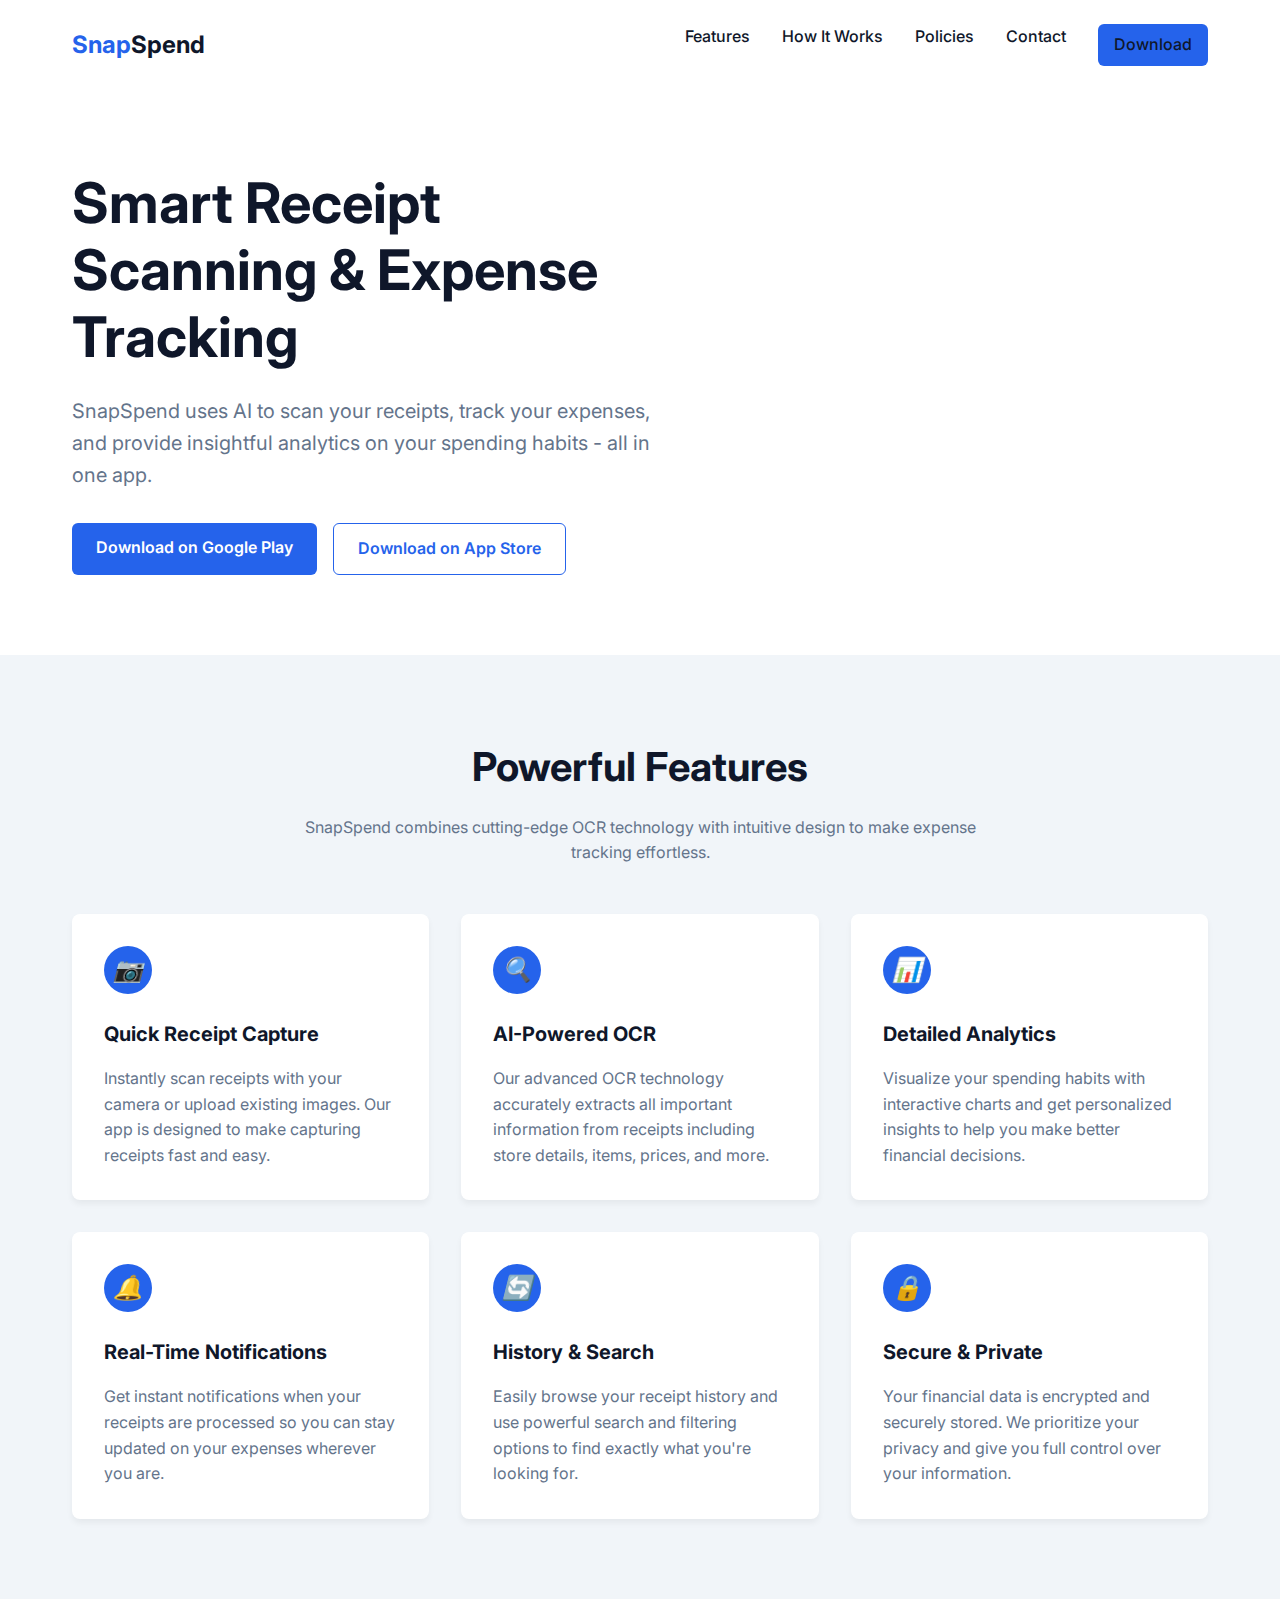
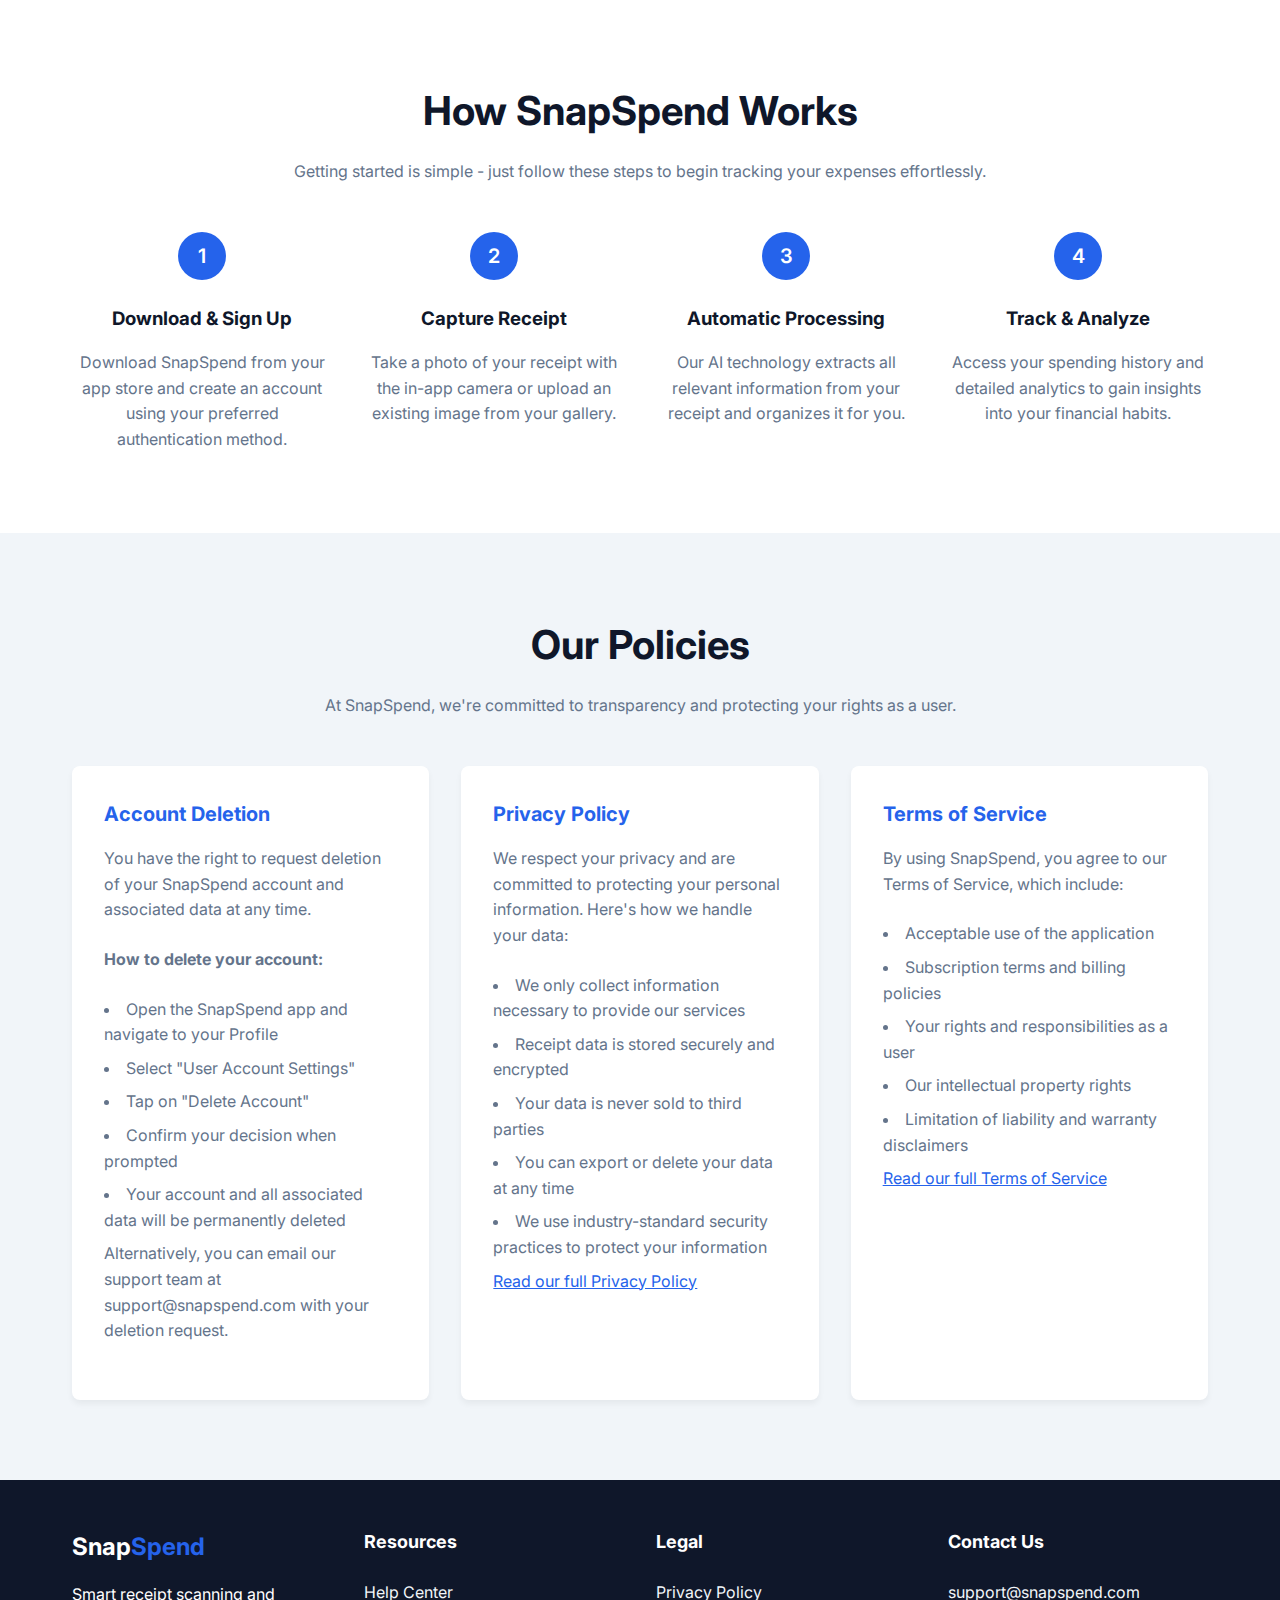
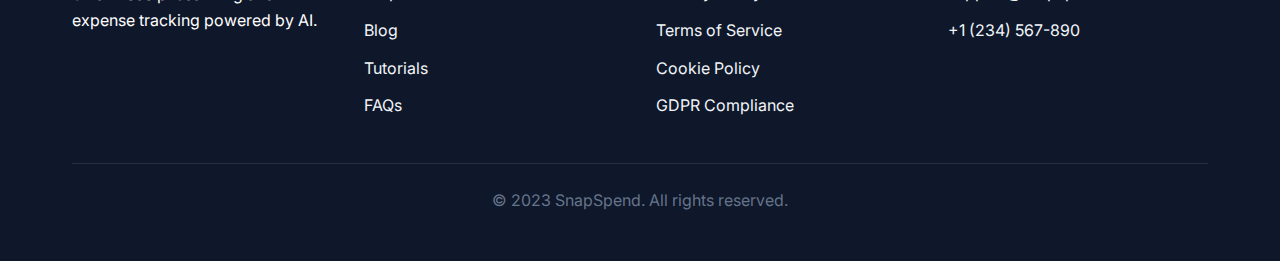
==== index.html @ 28deba06 "Add files via upload" ====
<!DOCTYPE html>
<html lang="en">
<head>
    <meta charset="UTF-8">
    <meta name="viewport" content="width=device-width, initial-scale=1.0">
    <title>SnapSpend - Smart Receipt Scanning & Expense Tracking</title>
    <meta name="description" content="SnapSpend helps you track expenses by scanning receipts with AI-powered technology. Monitor spending habits and get insights with advanced analytics.">
    <link rel="preconnect" href="https://fonts.googleapis.com">
    <link rel="preconnect" href="https://fonts.gstatic.com" crossorigin>
    <link href="https://fonts.googleapis.com/css2?family=Inter:wght@300;400;500;600;700&display=swap" rel="stylesheet">
    <style>
        :root {
            --primary: #2563eb;
            --primary-dark: #1d4ed8;
            --secondary: #0f172a;
            --light: #f1f5f9;
            --gray: #64748b;
            --success: #10b981;
        }
        
        * {
            margin: 0;
            padding: 0;
            box-sizing: border-box;
        }
        
        body {
            font-family: 'Inter', sans-serif;
            line-height: 1.6;
            color: var(--secondary);
            background-color: #fff;
        }
        
        .container {
            width: 100%;
            max-width: 1200px;
            margin: 0 auto;
            padding: 0 2rem;
        }
        
        /* Header styles */
        header {
            padding: 1.5rem 0;
        }
        
        .navbar {
            display: flex;
            justify-content: space-between;
            align-items: center;
        }
        
        .logo {
            font-size: 1.5rem;
            font-weight: 700;
            color: var(--primary);
            text-decoration: none;
        }
        
        .logo span {
            color: var(--secondary);
        }
        
        .nav-links {
            display: flex;
            gap: 2rem;
        }
        
        .nav-links a {
            text-decoration: none;
            color: var(--secondary);
            font-weight: 500;
            transition: color 0.3s;
        }
        
        .nav-links a:hover {
            color: var(--primary);
        }
        
        .nav-cta {
            background-color: var(--primary);
            color: white;
            padding: 0.5rem 1rem;
            border-radius: 0.375rem;
            font-weight: 500;
            transition: background-color 0.3s;
        }
        
        .nav-cta:hover {
            background-color: var(--primary-dark);
            color: white;
        }
        
        /* Hero section */
        .hero {
            padding: 5rem 0;
            background: linear-gradient(rgba(255, 255, 255, 0.8), rgba(255, 255, 255, 0.8)), url('https://images.unsplash.com/photo-1626197031507-c9c6dcd4336e?ixlib=rb-4.0.3&auto=format&fit=crop') no-repeat center/cover;
            position: relative;
        }
        
        .hero-content {
            max-width: 600px;
        }
        
        .hero h1 {
            font-size: 3.5rem;
            line-height: 1.2;
            margin-bottom: 1.5rem;
            color: var(--secondary);
        }
        
        .hero p {
            font-size: 1.25rem;
            margin-bottom: 2rem;
            color: var(--gray);
        }
        
        .hero-btns {
            display: flex;
            gap: 1rem;
            flex-wrap: wrap;
        }
        
        .btn {
            display: inline-block;
            padding: 0.75rem 1.5rem;
            border-radius: 0.375rem;
            font-weight: 600;
            text-decoration: none;
            transition: all 0.3s;
        }
        
        .btn-primary {
            background-color: var(--primary);
            color: white;
        }
        
        .btn-primary:hover {
            background-color: var(--primary-dark);
        }
        
        .btn-outline {
            border: 1px solid var(--primary);
            color: var(--primary);
        }
        
        .btn-outline:hover {
            background-color: var(--primary);
            color: white;
        }
        
        .hero-image {
            position: absolute;
            right: 0;
            top: 50%;
            transform: translateY(-50%);
            width: 40%;
            display: none;
        }
        
        @media (min-width: 1024px) {
            .hero-image {
                display: block;
            }
        }
        
        /* Features section */
        .features {
            padding: 5rem 0;
            background-color: var(--light);
        }
        
        .section-title {
            text-align: center;
            margin-bottom: 3rem;
        }
        
        .section-title h2 {
            font-size: 2.5rem;
            margin-bottom: 1rem;
        }
        
        .section-title p {
            color: var(--gray);
            max-width: 700px;
            margin: 0 auto;
        }
        
        .features-grid {
            display: grid;
            grid-template-columns: repeat(auto-fit, minmax(300px, 1fr));
            gap: 2rem;
        }
        
        .feature-card {
            background-color: white;
            border-radius: 0.5rem;
            padding: 2rem;
            box-shadow: 0 4px 6px rgba(0, 0, 0, 0.05);
            transition: transform 0.3s;
        }
        
        .feature-card:hover {
            transform: translateY(-5px);
        }
        
        .feature-icon {
            width: 3rem;
            height: 3rem;
            background-color: var(--primary);
            border-radius: 50%;
            display: flex;
            align-items: center;
            justify-content: center;
            margin-bottom: 1.5rem;
        }
        
        .feature-icon i {
            color: white;
            font-size: 1.5rem;
        }
        
        .feature-card h3 {
            margin-bottom: 1rem;
            font-size: 1.25rem;
        }
        
        .feature-card p {
            color: var(--gray);
        }
        
        /* How it works */
        .how-it-works {
            padding: 5rem 0;
        }
        
        .steps {
            display: grid;
            grid-template-columns: repeat(auto-fit, minmax(250px, 1fr));
            gap: 2rem;
            margin-top: 3rem;
        }
        
        .step {
            text-align: center;
            position: relative;
        }
        
        .step-number {
            width: 3rem;
            height: 3rem;
            background-color: var(--primary);
            color: white;
            border-radius: 50%;
            display: flex;
            align-items: center;
            justify-content: center;
            margin: 0 auto 1.5rem;
            font-weight: 600;
            font-size: 1.25rem;
        }
        
        .step h3 {
            margin-bottom: 1rem;
        }
        
        .step p {
            color: var(--gray);
        }
        
        /* Policies Section */
        .policies {
            padding: 5rem 0;
            background-color: var(--light);
        }
        
        .policies-container {
            display: grid;
            grid-template-columns: repeat(auto-fit, minmax(300px, 1fr));
            gap: 2rem;
        }
        
        .policy-card {
            background-color: white;
            border-radius: 0.5rem;
            padding: 2rem;
            box-shadow: 0 4px 6px rgba(0, 0, 0, 0.05);
        }
        
        .policy-card h3 {
            margin-bottom: 1rem;
            font-size: 1.25rem;
            color: var(--primary);
        }
        
        .policy-card p {
            color: var(--gray);
            margin-bottom: 1.5rem;
        }
        
        .policy-card ul {
            list-style-position: inside;
            color: var(--gray);
        }
        
        .policy-card li {
            margin-bottom: 0.5rem;
        }
        
        /* Footer */
        footer {
            padding: 3rem 0;
            background-color: var(--secondary);
            color: white;
        }
        
        .footer-grid {
            display: grid;
            grid-template-columns: repeat(auto-fit, minmax(200px, 1fr));
            gap: 2rem;
        }
        
        .footer-logo {
            color: white;
            font-size: 1.5rem;
            font-weight: 700;
            margin-bottom: 1rem;
        }
        
        .footer-logo span {
            color: var(--primary);
        }
        
        .footer-links h4 {
            font-size: 1.125rem;
            margin-bottom: 1.5rem;
        }
        
        .footer-links ul {
            list-style: none;
        }
        
        .footer-links li {
            margin-bottom: 0.75rem;
        }
        
        .footer-links a {
            color: var(--light);
            text-decoration: none;
            transition: color 0.3s;
        }
        
        .footer-links a:hover {
            color: var(--primary);
        }
        
        .footer-bottom {
            border-top: 1px solid rgba(255, 255, 255, 0.1);
            padding-top: 1.5rem;
            margin-top: 2rem;
            text-align: center;
            color: var(--gray);
        }
        
        @media (max-width: 768px) {
            .hero h1 {
                font-size: 2.5rem;
            }
            
            .hero p {
                font-size: 1.125rem;
            }
            
            .nav-links {
                display: none;
            }
        }
    </style>
</head>
<body>
    <!-- Header -->
    <header>
        <div class="container">
            <nav class="navbar">
                <a href="#" class="logo">Snap<span>Spend</span></a>
                <div class="nav-links">
                    <a href="#features">Features</a>
                    <a href="#how-it-works">How It Works</a>
                    <a href="#policies">Policies</a>
                    <a href="#contact">Contact</a>
                    <a href="https://play.google.com/store/apps/details?id=com.snapspend.mobile" class="nav-cta">Download</a>
                </div>
            </nav>
        </div>
    </header>

    <!-- Hero Section -->
    <section class="hero">
        <div class="container">
            <div class="hero-content">
                <h1>Smart Receipt Scanning & Expense Tracking</h1>
                <p>SnapSpend uses AI to scan your receipts, track your expenses, and provide insightful analytics on your spending habits - all in one app.</p>
                <div class="hero-btns">
                    <a href="https://play.google.com/store/apps/details?id=com.snapspend.mobile" class="btn btn-primary">Download on Google Play</a>
                    <a href="https://apps.apple.com/app/snapspend/id1234567890" class="btn btn-outline">Download on App Store</a>
                </div>
            </div>
            <!-- Placeholder for app mockup image -->
            <!-- <img src="https://placehold.co/500x600/2563eb/FFF?text=SnapSpend+App" alt="SnapSpend App Screenshot" class="hero-image"> -->
        </div>
    </section>

    <!-- Features Section -->
    <section class="features" id="features">
        <div class="container">
            <div class="section-title">
                <h2>Powerful Features</h2>
                <p>SnapSpend combines cutting-edge OCR technology with intuitive design to make expense tracking effortless.</p>
            </div>
            <div class="features-grid">
                <div class="feature-card">
                    <div class="feature-icon">
                        <i>📷</i>
                    </div>
                    <h3>Quick Receipt Capture</h3>
                    <p>Instantly scan receipts with your camera or upload existing images. Our app is designed to make capturing receipts fast and easy.</p>
                </div>
                <div class="feature-card">
                    <div class="feature-icon">
                        <i>🔍</i>
                    </div>
                    <h3>AI-Powered OCR</h3>
                    <p>Our advanced OCR technology accurately extracts all important information from receipts including store details, items, prices, and more.</p>
                </div>
                <div class="feature-card">
                    <div class="feature-icon">
                        <i>📊</i>
                    </div>
                    <h3>Detailed Analytics</h3>
                    <p>Visualize your spending habits with interactive charts and get personalized insights to help you make better financial decisions.</p>
                </div>
                <div class="feature-card">
                    <div class="feature-icon">
                        <i>🔔</i>
                    </div>
                    <h3>Real-Time Notifications</h3>
                    <p>Get instant notifications when your receipts are processed so you can stay updated on your expenses wherever you are.</p>
                </div>
                <div class="feature-card">
                    <div class="feature-icon">
                        <i>🔄</i>
                    </div>
                    <h3>History & Search</h3>
                    <p>Easily browse your receipt history and use powerful search and filtering options to find exactly what you're looking for.</p>
                </div>
                <div class="feature-card">
                    <div class="feature-icon">
                        <i>🔒</i>
                    </div>
                    <h3>Secure & Private</h3>
                    <p>Your financial data is encrypted and securely stored. We prioritize your privacy and give you full control over your information.</p>
                </div>
            </div>
        </div>
    </section>

    <!-- How It Works Section -->
    <section class="how-it-works" id="how-it-works">
        <div class="container">
            <div class="section-title">
                <h2>How SnapSpend Works</h2>
                <p>Getting started is simple - just follow these steps to begin tracking your expenses effortlessly.</p>
            </div>
            <div class="steps">
                <div class="step">
                    <div class="step-number">1</div>
                    <h3>Download & Sign Up</h3>
                    <p>Download SnapSpend from your app store and create an account using your preferred authentication method.</p>
                </div>
                <div class="step">
                    <div class="step-number">2</div>
                    <h3>Capture Receipt</h3>
                    <p>Take a photo of your receipt with the in-app camera or upload an existing image from your gallery.</p>
                </div>
                <div class="step">
                    <div class="step-number">3</div>
                    <h3>Automatic Processing</h3>
                    <p>Our AI technology extracts all relevant information from your receipt and organizes it for you.</p>
                </div>
                <div class="step">
                    <div class="step-number">4</div>
                    <h3>Track & Analyze</h3>
                    <p>Access your spending history and detailed analytics to gain insights into your financial habits.</p>
                </div>
            </div>
        </div>
    </section>

    <!-- Policies Section -->
    <section class="policies" id="policies">
        <div class="container">
            <div class="section-title">
                <h2>Our Policies</h2>
                <p>At SnapSpend, we're committed to transparency and protecting your rights as a user.</p>
            </div>
            <div class="policies-container">
                <div class="policy-card">
                    <h3>Account Deletion</h3>
                    <p>You have the right to request deletion of your SnapSpend account and associated data at any time.</p>
                    <p><strong>How to delete your account:</strong></p>
                    <ul>
                        <li>Open the SnapSpend app and navigate to your Profile</li>
                        <li>Select "User Account Settings"</li>
                        <li>Tap on "Delete Account"</li>
                        <li>Confirm your decision when prompted</li>
                        <li>Your account and all associated data will be permanently deleted</li>
                    </ul>
                    <p>Alternatively, you can email our support team at support@snapspend.com with your deletion request.</p>
                </div>
                <div class="policy-card">
                    <h3>Privacy Policy</h3>
                    <p>We respect your privacy and are committed to protecting your personal information. Here's how we handle your data:</p>
                    <ul>
                        <li>We only collect information necessary to provide our services</li>
                        <li>Receipt data is stored securely and encrypted</li>
                        <li>Your data is never sold to third parties</li>
                        <li>You can export or delete your data at any time</li>
                        <li>We use industry-standard security practices to protect your information</li>
                    </ul>
                    <p><a href="#" style="color: var(--primary);">Read our full Privacy Policy</a></p>
                </div>
                <div class="policy-card">
                    <h3>Terms of Service</h3>
                    <p>By using SnapSpend, you agree to our Terms of Service, which include:</p>
                    <ul>
                        <li>Acceptable use of the application</li>
                        <li>Subscription terms and billing policies</li>
                        <li>Your rights and responsibilities as a user</li>
                        <li>Our intellectual property rights</li>
                        <li>Limitation of liability and warranty disclaimers</li>
                    </ul>
                    <p><a href="#" style="color: var(--primary);">Read our full Terms of Service</a></p>
                </div>
            </div>
        </div>
    </section>

    <!-- Footer -->
    <footer id="contact">
        <div class="container">
            <div class="footer-grid">
                <div class="footer-links">
                    <div class="footer-logo">Snap<span>Spend</span></div>
                    <p>Smart receipt scanning and expense tracking powered by AI.</p>
                </div>
                <div class="footer-links">
                    <h4>Resources</h4>
                    <ul>
                        <li><a href="#">Help Center</a></li>
                        <li><a href="#">Blog</a></li>
                        <li><a href="#">Tutorials</a></li>
                        <li><a href="#">FAQs</a></li>
                    </ul>
                </div>
                <div class="footer-links">
                    <h4>Legal</h4>
                    <ul>
                        <li><a href="#">Privacy Policy</a></li>
                        <li><a href="#">Terms of Service</a></li>
                        <li><a href="#">Cookie Policy</a></li>
                        <li><a href="#">GDPR Compliance</a></li>
                    </ul>
                </div>
                <div class="footer-links">
                    <h4>Contact Us</h4>
                    <ul>
                        <li><a href="mailto:support@snapspend.com">support@snapspend.com</a></li>
                        <li><a href="tel:+1234567890">+1 (234) 567-890</a></li>
                    </ul>
                </div>
            </div>
            <div class="footer-bottom">
                <p>&copy; 2023 SnapSpend. All rights reserved.</p>
            </div>
        </div>
    </footer>
</body>
</html>
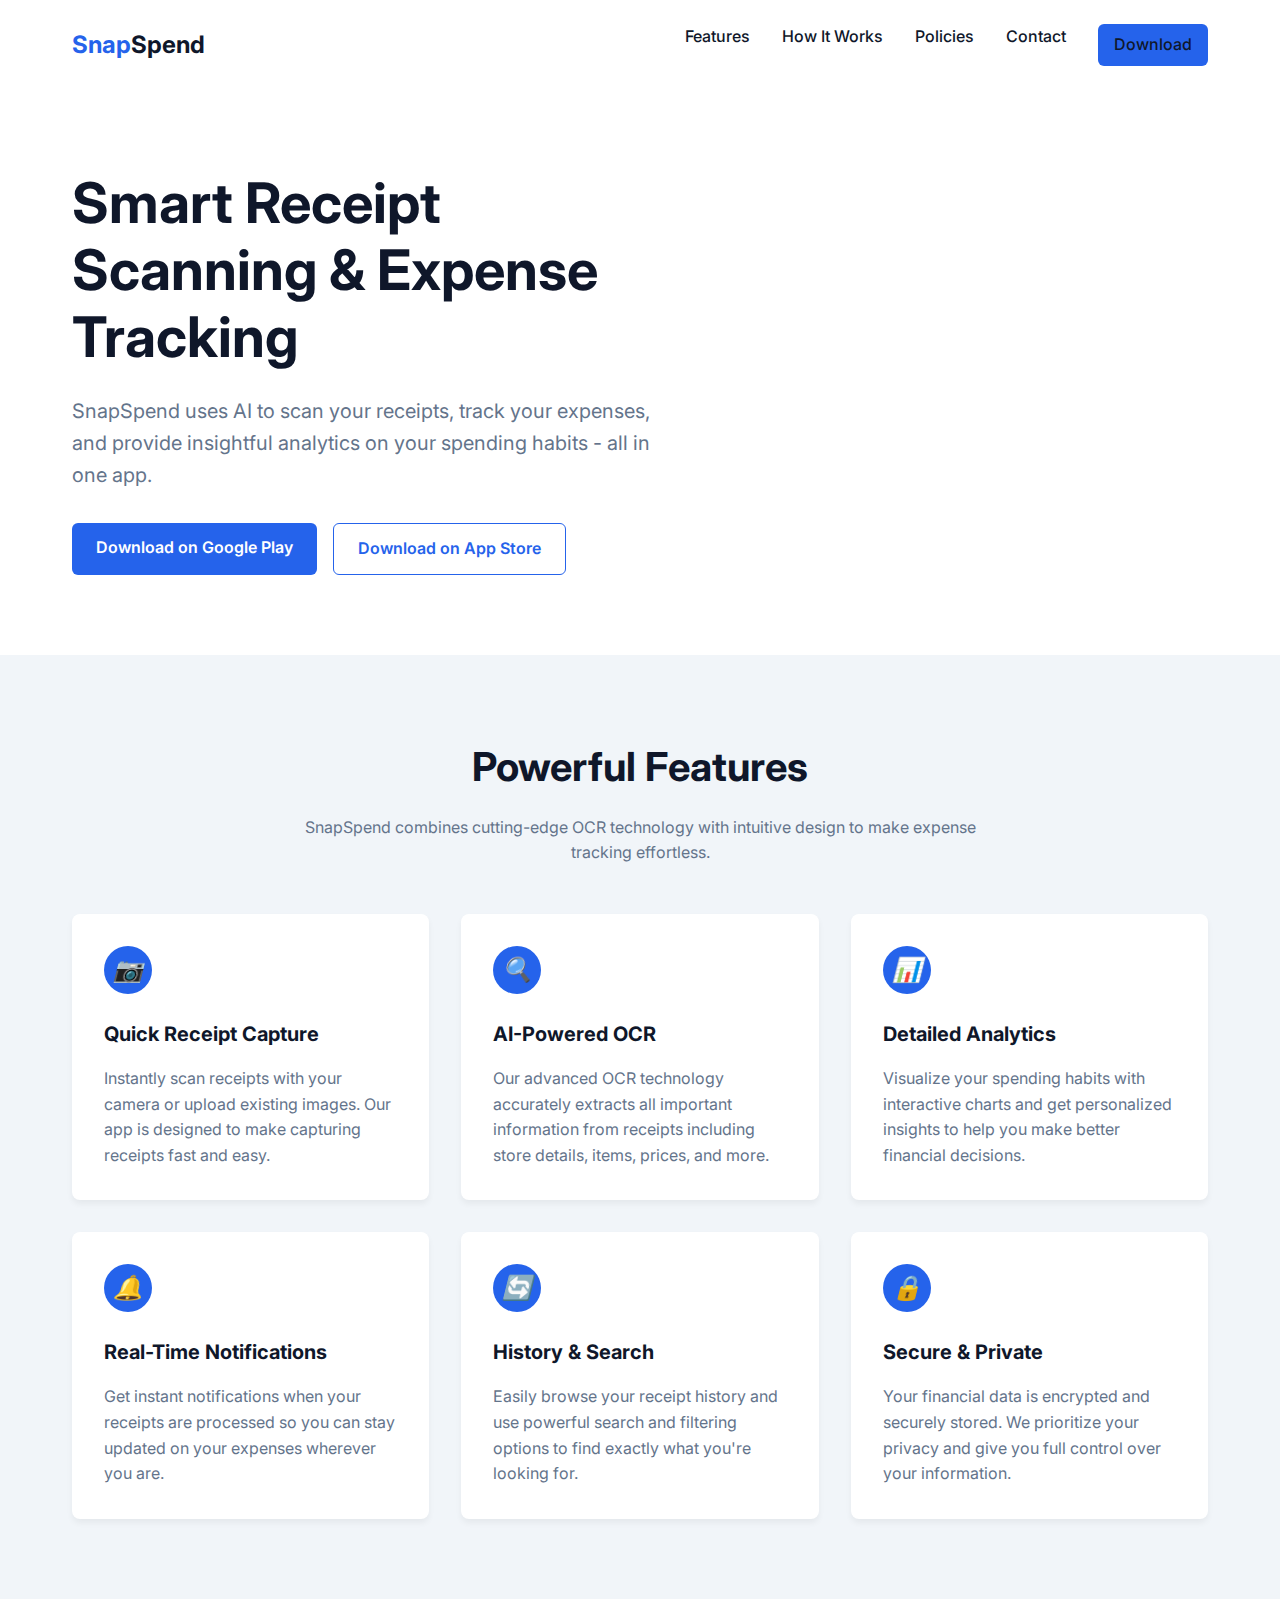
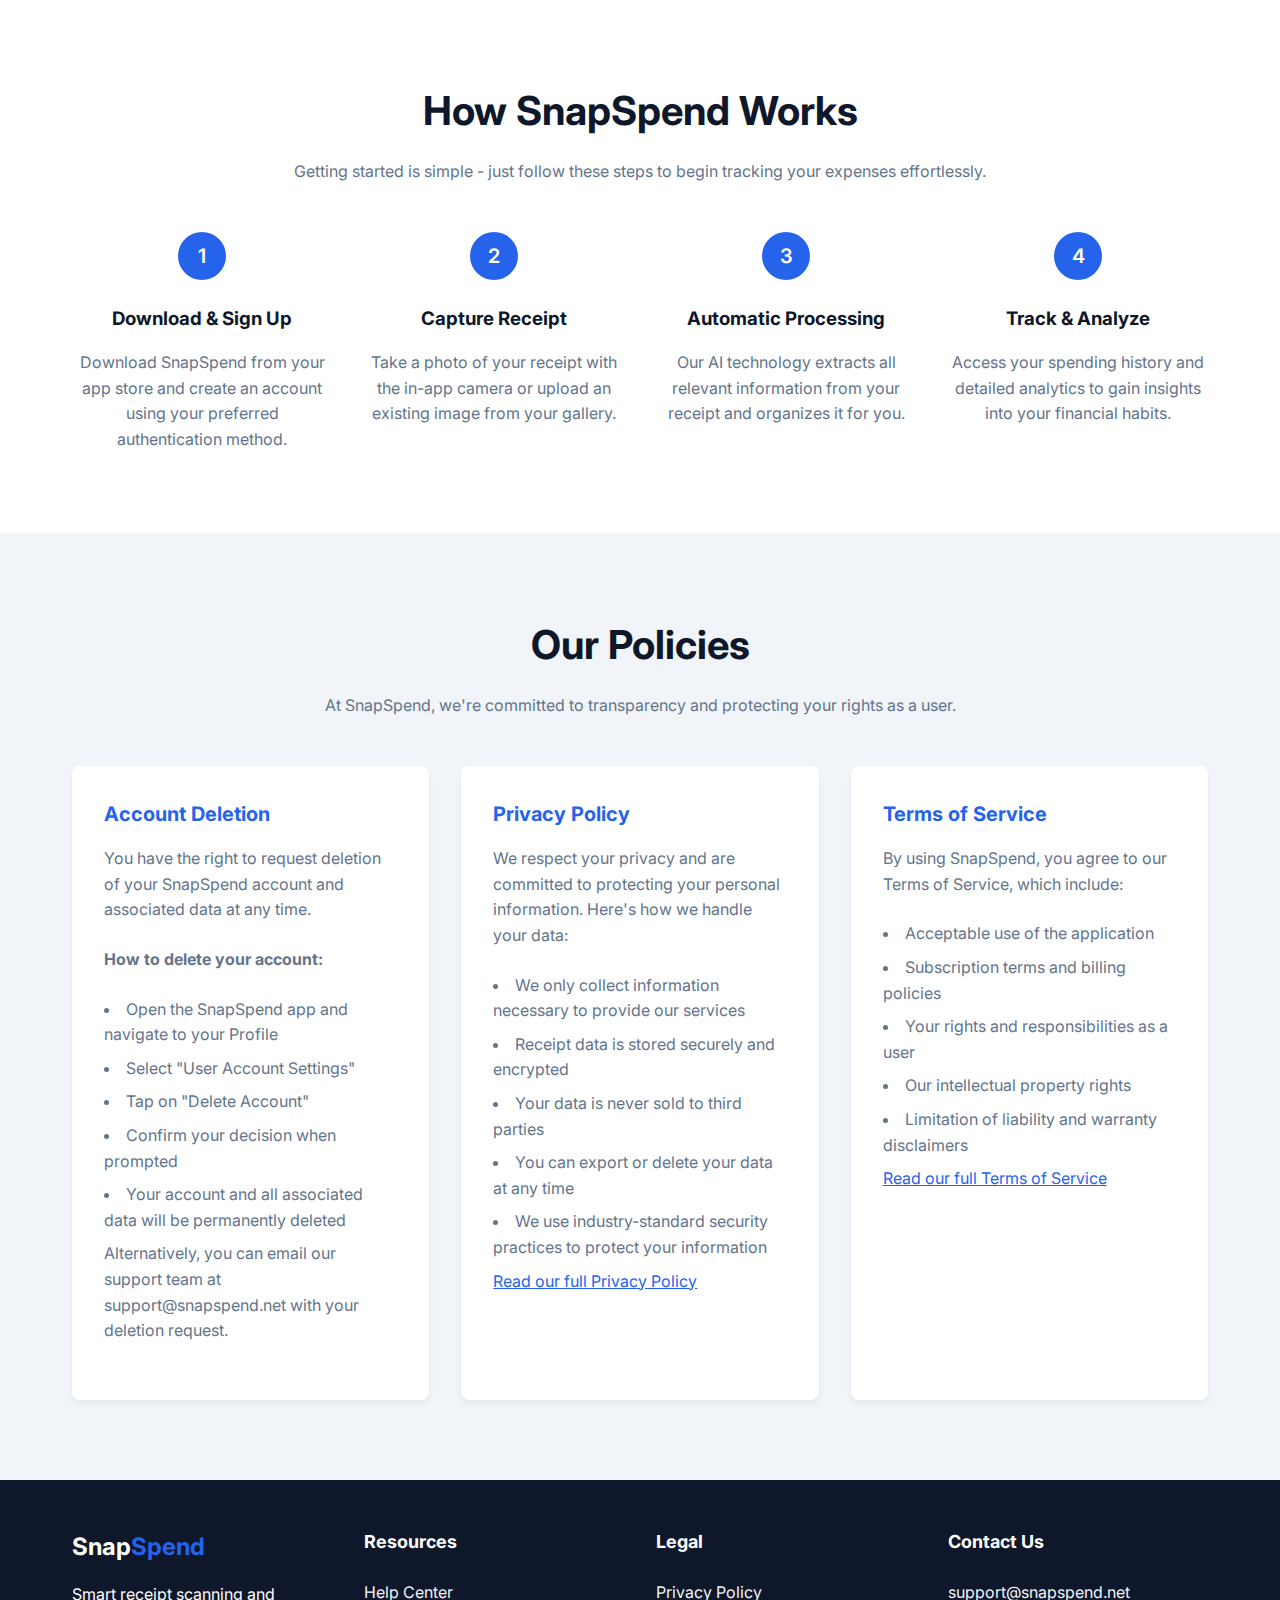
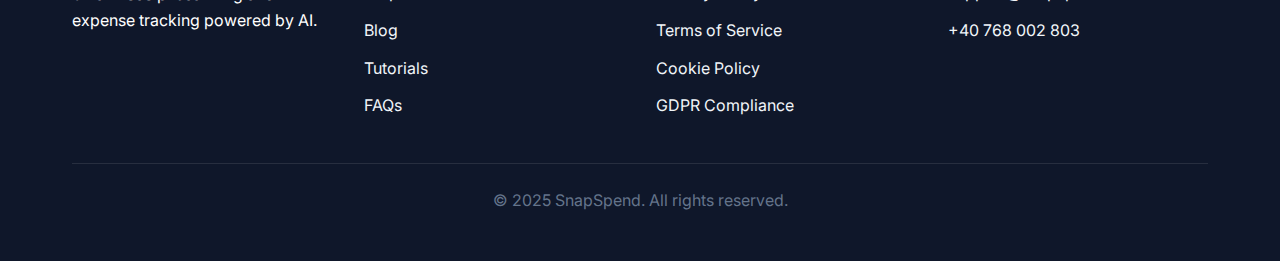
==== commit 4b5e7816: "Update index.html" ====
--- a/index.html
+++ b/index.html
@@ -514,7 +514,7 @@
                         <li>Confirm your decision when prompted</li>
                         <li>Your account and all associated data will be permanently deleted</li>
                     </ul>
-                    <p>Alternatively, you can email our support team at support@snapspend.com with your deletion request.</p>
+                    <p>Alternatively, you can email our support team at support@snapspend.net with your deletion request.</p>
                 </div>
                 <div class="policy-card">
                     <h3>Privacy Policy</h3>
@@ -573,15 +573,15 @@
                 <div class="footer-links">
                     <h4>Contact Us</h4>
                     <ul>
-                        <li><a href="mailto:support@snapspend.com">support@snapspend.com</a></li>
-                        <li><a href="tel:+1234567890">+1 (234) 567-890</a></li>
+                        <li><a href="mailto:support@snapspend.net">support@snapspend.net</a></li>
+                        <li><a href="tel:+40768002803">+40 768 002 803</a></li>
                     </ul>
                 </div>
             </div>
             <div class="footer-bottom">
-                <p>&copy; 2023 SnapSpend. All rights reserved.</p>
+                <p>&copy; 2025 SnapSpend. All rights reserved.</p>
             </div>
         </div>
     </footer>
 </body>
-</html>+</html>
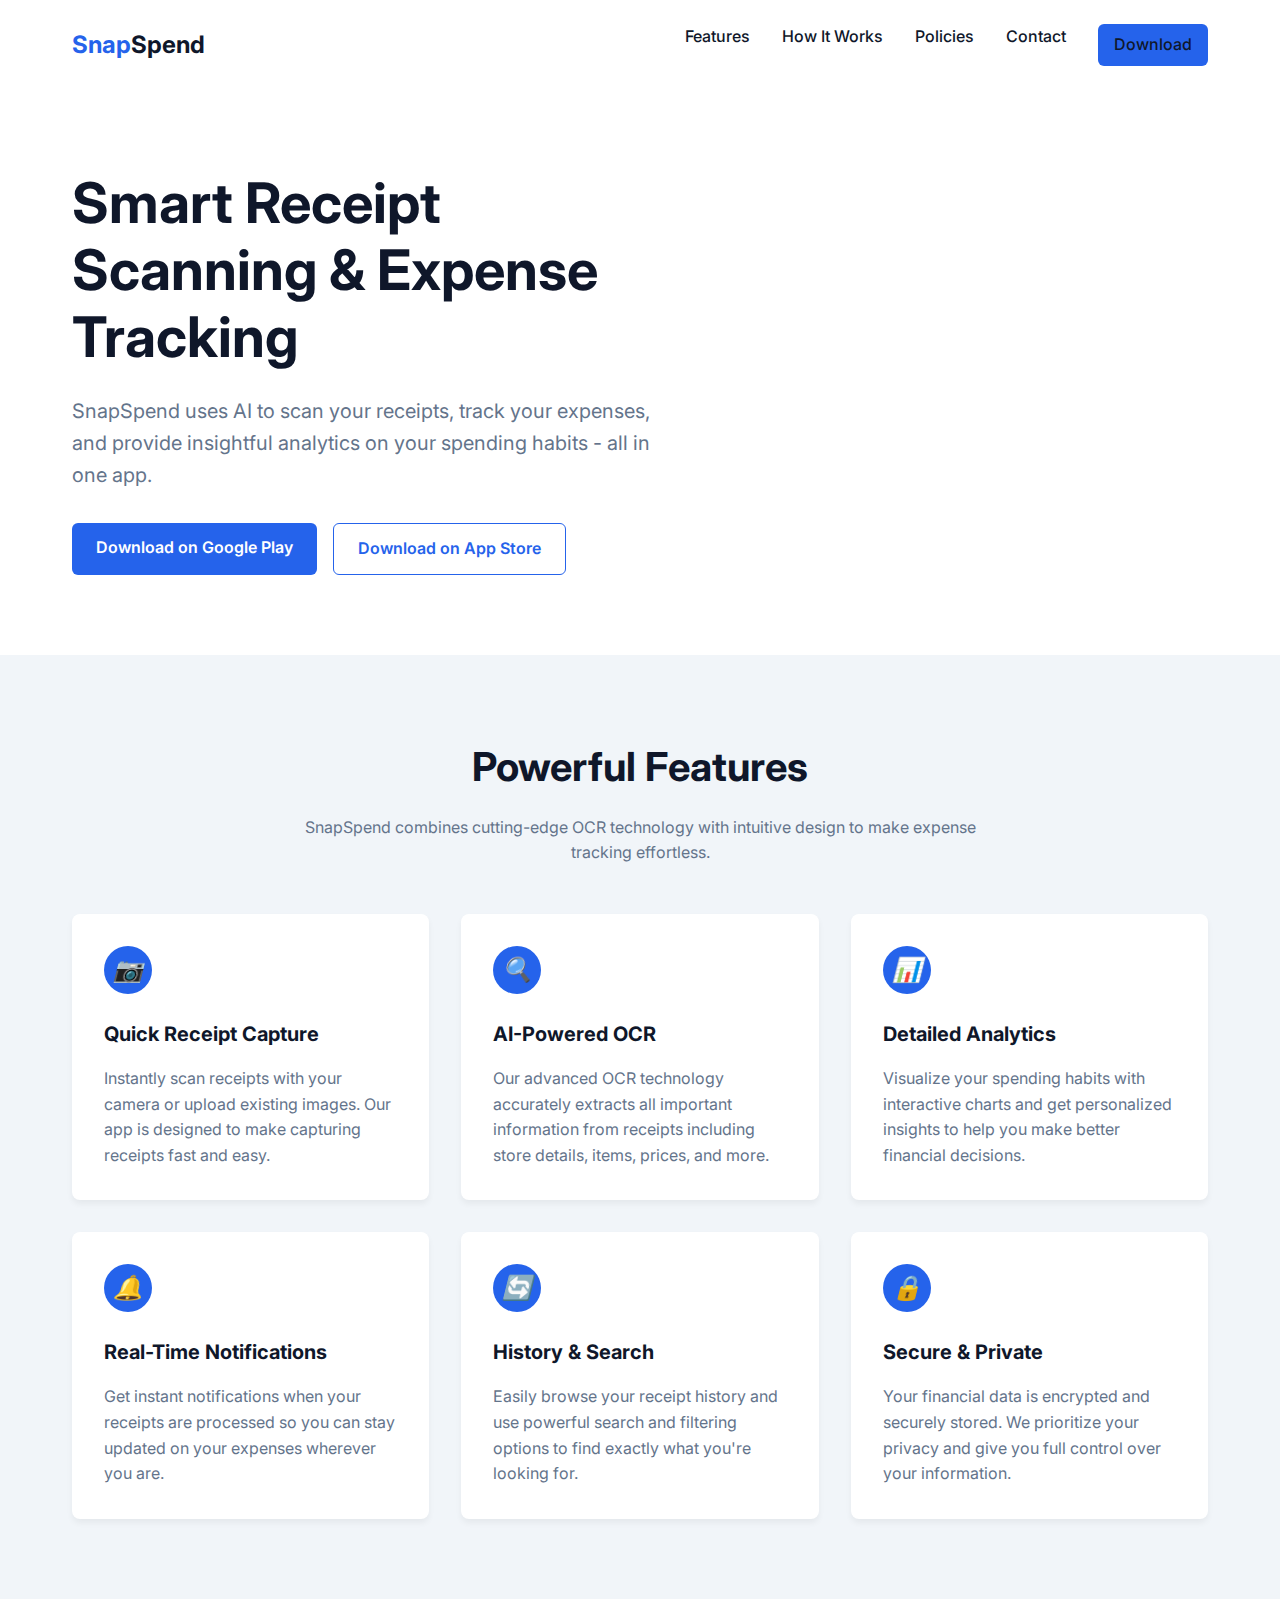
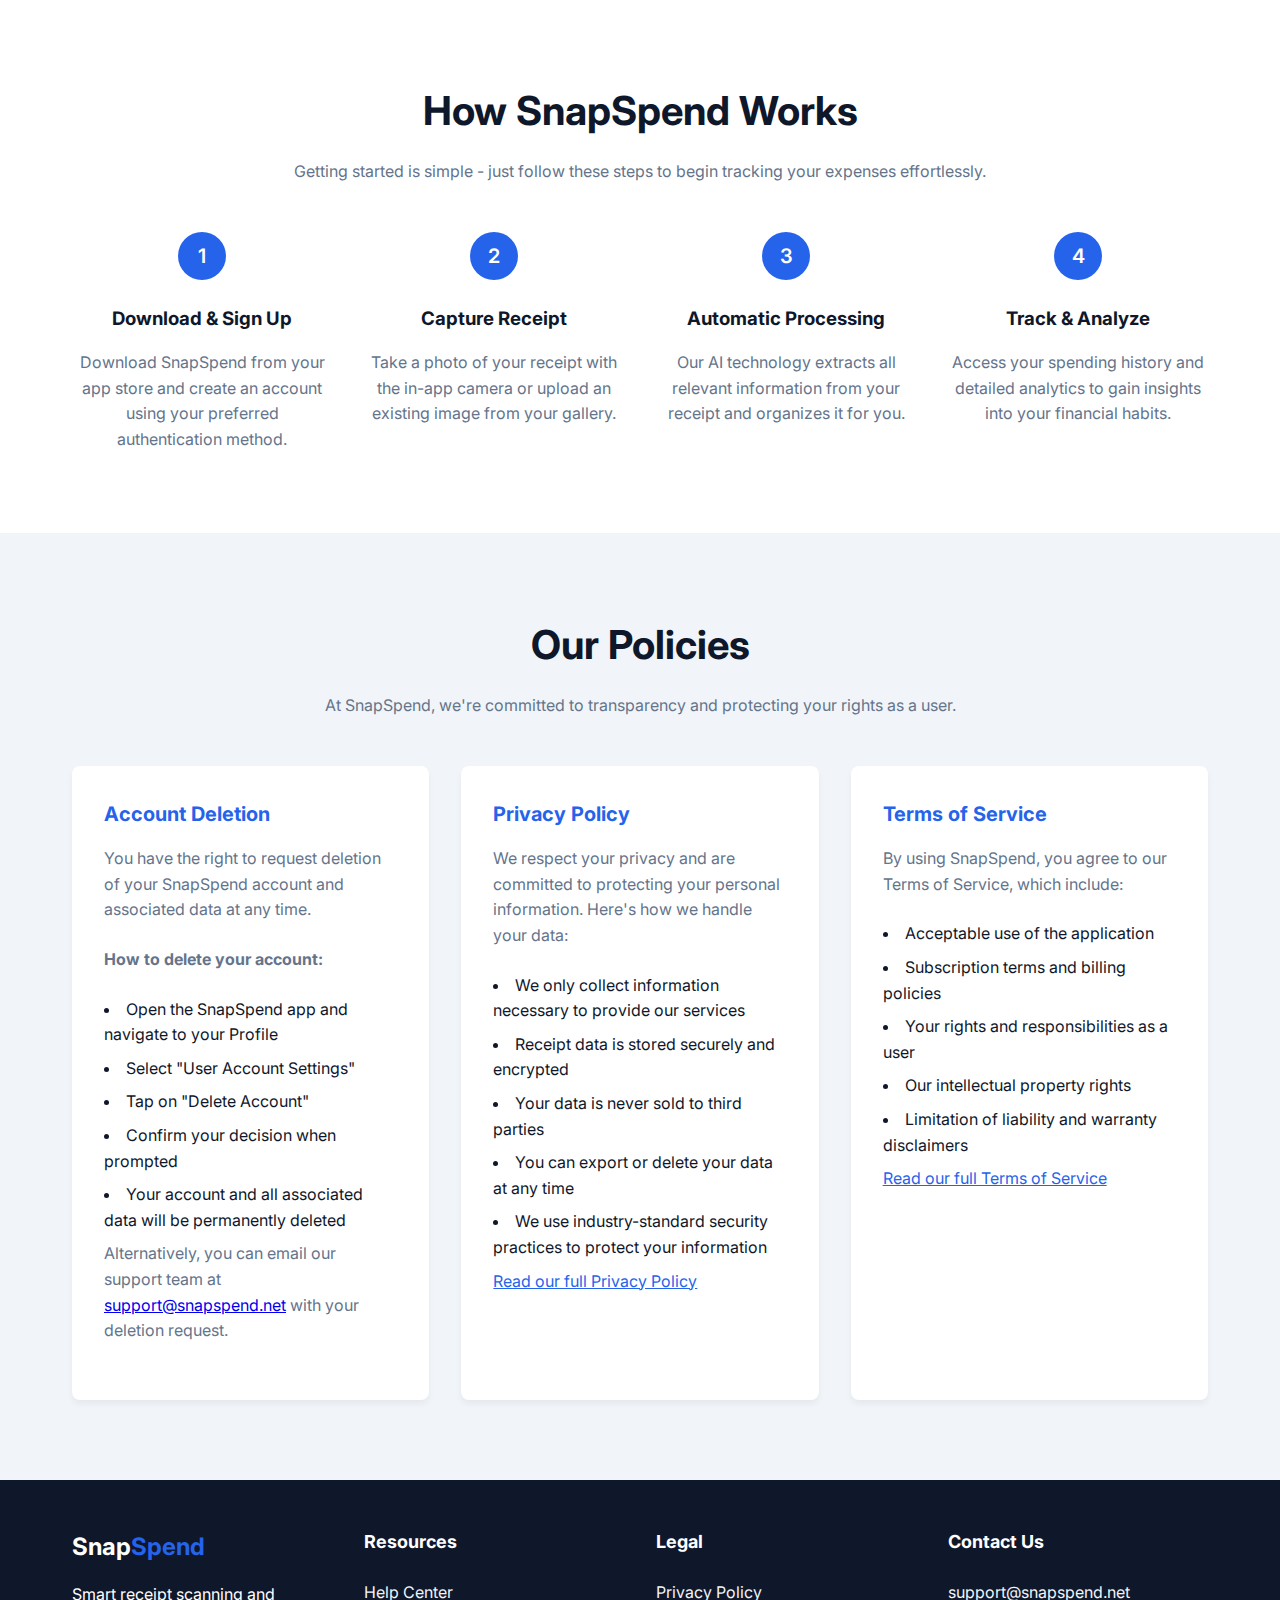
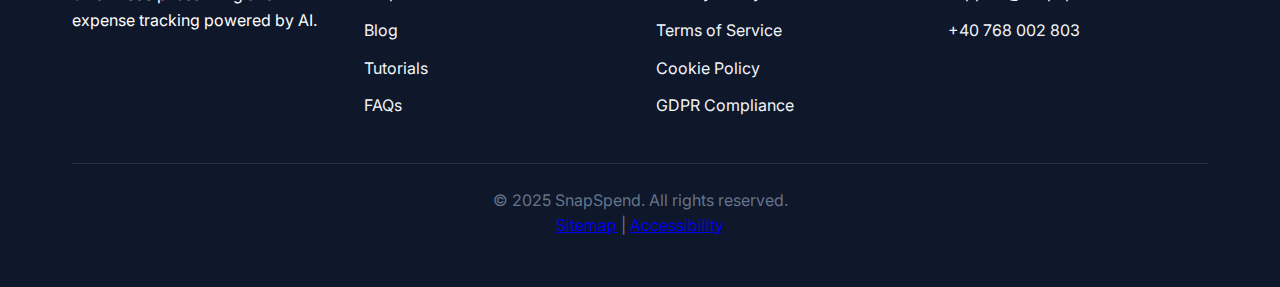
==== commit 5683cfe9: "Update index.html" ====
--- a/index.html
+++ b/index.html
@@ -3,11 +3,41 @@
 <head>
     <meta charset="UTF-8">
     <meta name="viewport" content="width=device-width, initial-scale=1.0">
-    <title>SnapSpend - Smart Receipt Scanning & Expense Tracking</title>
+    <title>SnapSpend - Smart Receipt Scanning & Expense Tracking App</title>
+    
+    <!-- Primary Meta Tags -->
     <meta name="description" content="SnapSpend helps you track expenses by scanning receipts with AI-powered technology. Monitor spending habits and get insights with advanced analytics.">
+    <meta name="keywords" content="receipt scanning, expense tracking, OCR, AI receipt scanner, spending tracker, finance app, expense manager">
+    <meta name="author" content="SnapSpend">
+    <meta name="robots" content="index, follow">
+    <meta name="theme-color" content="#2563eb">
+    
+    <!-- Open Graph / Facebook -->
+    <meta property="og:type" content="website">
+    <meta property="og:url" content="https://snapspend.net/">
+    <meta property="og:title" content="SnapSpend - Smart Receipt Scanning & Expense Tracking">
+    <meta property="og:description" content="SnapSpend uses AI to scan your receipts, track expenses, and provide insights on your spending habits.">
+    <meta property="og:image" content="https://snapspend.net/images/snapspend-social-preview.jpg">
+    
+    <!-- Twitter -->
+    <meta property="twitter:card" content="summary_large_image">
+    <meta property="twitter:url" content="https://snapspend.net/">
+    <meta property="twitter:title" content="SnapSpend - Smart Receipt Scanning & Expense Tracking">
+    <meta property="twitter:description" content="SnapSpend uses AI to scan your receipts, track expenses, and provide insights on your spending habits.">
+    <meta property="twitter:image" content="https://snapspend.net/images/snapspend-twitter-preview.jpg">
+    
+    <!-- Canonical URL -->
+    <link rel="canonical" href="https://snapspend.net/">
+    
+    <!-- Favicon -->
+    <link rel="icon" type="image/png" href="favicon.png">
+    <link rel="apple-touch-icon" href="apple-touch-icon.png">
+    
+    <!-- Fonts -->
     <link rel="preconnect" href="https://fonts.googleapis.com">
     <link rel="preconnect" href="https://fonts.gstatic.com" crossorigin>
     <link href="https://fonts.googleapis.com/css2?family=Inter:wght@300;400;500;600;700&display=swap" rel="stylesheet">
+    
     <style>
         :root {
             --primary: #2563eb;
@@ -299,7 +329,7 @@
         
         .policy-card ul {
             list-style-position: inside;
-            color: var(--gray);
+            color: var (--gray);
         }
         
         .policy-card li {
@@ -375,99 +405,125 @@
             }
         }
     </style>
+    
+    <!-- Structured data for SEO -->
+    <script type="application/ld+json">
+    {
+        "@context": "https://schema.org",
+        "@type": "MobileApplication",
+        "name": "SnapSpend",
+        "applicationCategory": "FinanceApplication",
+        "operatingSystem": "Android, iOS",
+        "offers": {
+            "@type": "Offer",
+            "price": "0",
+            "priceCurrency": "USD"
+        },
+        "description": "SnapSpend uses AI to scan your receipts, track your expenses, and provide insightful analytics on your spending habits.",
+        "aggregateRating": {
+            "@type": "AggregateRating",
+            "ratingValue": "4.8",
+            "ratingCount": "127"
+        },
+        "author": {
+            "@type": "Organization",
+            "name": "SnapSpend"
+        }
+    }
+    </script>
 </head>
 <body>
     <!-- Header -->
-    <header>
+    <header role="banner">
         <div class="container">
-            <nav class="navbar">
-                <a href="#" class="logo">Snap<span>Spend</span></a>
+            <nav class="navbar" aria-label="Primary Navigation">
+                <a href="#" class="logo" aria-label="SnapSpend Home">Snap<span>Spend</span></a>
                 <div class="nav-links">
-                    <a href="#features">Features</a>
-                    <a href="#how-it-works">How It Works</a>
-                    <a href="#policies">Policies</a>
-                    <a href="#contact">Contact</a>
-                    <a href="https://play.google.com/store/apps/details?id=com.snapspend.mobile" class="nav-cta">Download</a>
+                    <a href="#features" aria-label="Features section">Features</a>
+                    <a href="#how-it-works" aria-label="How it works section">How It Works</a>
+                    <a href="#policies" aria-label="Policies section">Policies</a>
+                    <a href="#contact" aria-label="Contact section">Contact</a>
+                    <a href="https://play.google.com/store/apps/details?id=com.snapspendai" class="nav-cta" aria-label="Download on Google Play">Download</a>
                 </div>
             </nav>
         </div>
     </header>
 
     <!-- Hero Section -->
-    <section class="hero">
+    <section class="hero" aria-labelledby="hero-heading">
         <div class="container">
             <div class="hero-content">
-                <h1>Smart Receipt Scanning & Expense Tracking</h1>
+                <h1 id="hero-heading">Smart Receipt Scanning & Expense Tracking</h1>
                 <p>SnapSpend uses AI to scan your receipts, track your expenses, and provide insightful analytics on your spending habits - all in one app.</p>
                 <div class="hero-btns">
-                    <a href="https://play.google.com/store/apps/details?id=com.snapspend.mobile" class="btn btn-primary">Download on Google Play</a>
-                    <a href="https://apps.apple.com/app/snapspend/id1234567890" class="btn btn-outline">Download on App Store</a>
-                </div>
-            </div>
-            <!-- Placeholder for app mockup image -->
-            <!-- <img src="https://placehold.co/500x600/2563eb/FFF?text=SnapSpend+App" alt="SnapSpend App Screenshot" class="hero-image"> -->
+                    <a href="https://play.google.com/store/apps/details?id=com.snapspendai" class="btn btn-primary" aria-label="Download SnapSpend on Google Play">Download on Google Play</a>
+                    <a href="https://apps.apple.com/app/snapspend/id1234567890" class="btn btn-outline" aria-label="Download SnapSpend on App Store">Download on App Store</a>
+                </div>
+            </div>
+            <!-- App mockup image with proper alt text -->
+            <!-- <img src="/images/snapspend-app-mockup.png" alt="SnapSpend application showing receipt scanning and expense tracking features" class="hero-image" loading="lazy"> -->
         </div>
     </section>
 
     <!-- Features Section -->
-    <section class="features" id="features">
+    <section class="features" id="features" aria-labelledby="features-heading">
         <div class="container">
             <div class="section-title">
-                <h2>Powerful Features</h2>
+                <h2 id="features-heading">Powerful Features</h2>
                 <p>SnapSpend combines cutting-edge OCR technology with intuitive design to make expense tracking effortless.</p>
             </div>
             <div class="features-grid">
-                <div class="feature-card">
-                    <div class="feature-icon">
+                <article class="feature-card">
+                    <div class="feature-icon" aria-hidden="true">
                         <i>📷</i>
                     </div>
                     <h3>Quick Receipt Capture</h3>
                     <p>Instantly scan receipts with your camera or upload existing images. Our app is designed to make capturing receipts fast and easy.</p>
-                </div>
-                <div class="feature-card">
-                    <div class="feature-icon">
+                </article>
+                <article class="feature-card">
+                    <div class="feature-icon" aria-hidden="true">
                         <i>🔍</i>
                     </div>
                     <h3>AI-Powered OCR</h3>
                     <p>Our advanced OCR technology accurately extracts all important information from receipts including store details, items, prices, and more.</p>
-                </div>
-                <div class="feature-card">
-                    <div class="feature-icon">
+                </article>
+                <article class="feature-card">
+                    <div class="feature-icon" aria-hidden="true">
                         <i>📊</i>
                     </div>
                     <h3>Detailed Analytics</h3>
                     <p>Visualize your spending habits with interactive charts and get personalized insights to help you make better financial decisions.</p>
-                </div>
-                <div class="feature-card">
-                    <div class="feature-icon">
+                </article>
+                <article class="feature-card">
+                    <div class="feature-icon" aria-hidden="true">
                         <i>🔔</i>
                     </div>
                     <h3>Real-Time Notifications</h3>
                     <p>Get instant notifications when your receipts are processed so you can stay updated on your expenses wherever you are.</p>
-                </div>
-                <div class="feature-card">
-                    <div class="feature-icon">
+                </article>
+                <article class="feature-card">
+                    <div class="feature-icon" aria-hidden="true">
                         <i>🔄</i>
                     </div>
                     <h3>History & Search</h3>
                     <p>Easily browse your receipt history and use powerful search and filtering options to find exactly what you're looking for.</p>
-                </div>
-                <div class="feature-card">
-                    <div class="feature-icon">
+                </article>
+                <article class="feature-card">
+                    <div class="feature-icon" aria-hidden="true">
                         <i>🔒</i>
                     </div>
                     <h3>Secure & Private</h3>
                     <p>Your financial data is encrypted and securely stored. We prioritize your privacy and give you full control over your information.</p>
-                </div>
+                </article>
             </div>
         </div>
     </section>
 
     <!-- How It Works Section -->
-    <section class="how-it-works" id="how-it-works">
+    <section class="how-it-works" id="how-it-works" aria-labelledby="how-it-works-heading">
         <div class="container">
             <div class="section-title">
-                <h2>How SnapSpend Works</h2>
+                <h2 id="how-it-works-heading">How SnapSpend Works</h2>
                 <p>Getting started is simple - just follow these steps to begin tracking your expenses effortlessly.</p>
             </div>
             <div class="steps">
@@ -496,14 +552,14 @@
     </section>
 
     <!-- Policies Section -->
-    <section class="policies" id="policies">
+    <section class="policies" id="policies" aria-labelledby="policies-heading">
         <div class="container">
             <div class="section-title">
-                <h2>Our Policies</h2>
+                <h2 id="policies-heading">Our Policies</h2>
                 <p>At SnapSpend, we're committed to transparency and protecting your rights as a user.</p>
             </div>
             <div class="policies-container">
-                <div class="policy-card">
+                <article class="policy-card">
                     <h3>Account Deletion</h3>
                     <p>You have the right to request deletion of your SnapSpend account and associated data at any time.</p>
                     <p><strong>How to delete your account:</strong></p>
@@ -514,9 +570,9 @@
                         <li>Confirm your decision when prompted</li>
                         <li>Your account and all associated data will be permanently deleted</li>
                     </ul>
-                    <p>Alternatively, you can email our support team at support@snapspend.net with your deletion request.</p>
-                </div>
-                <div class="policy-card">
+                    <p>Alternatively, you can email our support team at <a href="mailto:support@snapspend.net">support@snapspend.net</a> with your deletion request.</p>
+                </article>
+                <article class="policy-card">
                     <h3>Privacy Policy</h3>
                     <p>We respect your privacy and are committed to protecting your personal information. Here's how we handle your data:</p>
                     <ul>
@@ -527,8 +583,8 @@
                         <li>We use industry-standard security practices to protect your information</li>
                     </ul>
                     <p><a href="#" style="color: var(--primary);">Read our full Privacy Policy</a></p>
-                </div>
-                <div class="policy-card">
+                </article>
+                <article class="policy-card">
                     <h3>Terms of Service</h3>
                     <p>By using SnapSpend, you agree to our Terms of Service, which include:</p>
                     <ul>
@@ -539,49 +595,61 @@
                         <li>Limitation of liability and warranty disclaimers</li>
                     </ul>
                     <p><a href="#" style="color: var(--primary);">Read our full Terms of Service</a></p>
-                </div>
+                </article>
             </div>
         </div>
     </section>
 
     <!-- Footer -->
-    <footer id="contact">
+    <footer id="contact" role="contentinfo">
         <div class="container">
             <div class="footer-grid">
                 <div class="footer-links">
-                    <div class="footer-logo">Snap<span>Spend</span></div>
+                    <div class="footer-logo" aria-label="SnapSpend">Snap<span>Spend</span></div>
                     <p>Smart receipt scanning and expense tracking powered by AI.</p>
                 </div>
                 <div class="footer-links">
                     <h4>Resources</h4>
                     <ul>
-                        <li><a href="#">Help Center</a></li>
-                        <li><a href="#">Blog</a></li>
-                        <li><a href="#">Tutorials</a></li>
-                        <li><a href="#">FAQs</a></li>
+                        <li><a href="#" aria-label="Help Center">Help Center</a></li>
+                        <li><a href="#" aria-label="Blog">Blog</a></li>
+                        <li><a href="#" aria-label="Tutorials">Tutorials</a></li>
+                        <li><a href="#" aria-label="FAQs">FAQs</a></li>
                     </ul>
                 </div>
                 <div class="footer-links">
                     <h4>Legal</h4>
                     <ul>
-                        <li><a href="#">Privacy Policy</a></li>
-                        <li><a href="#">Terms of Service</a></li>
-                        <li><a href="#">Cookie Policy</a></li>
-                        <li><a href="#">GDPR Compliance</a></li>
+                        <li><a href="#" aria-label="Privacy Policy">Privacy Policy</a></li>
+                        <li><a href="#" aria-label="Terms of Service">Terms of Service</a></li>
+                        <li><a href="#" aria-label="Cookie Policy">Cookie Policy</a></li>
+                        <li><a href="#" aria-label="GDPR Compliance">GDPR Compliance</a></li>
                     </ul>
                 </div>
                 <div class="footer-links">
                     <h4>Contact Us</h4>
                     <ul>
-                        <li><a href="mailto:support@snapspend.net">support@snapspend.net</a></li>
-                        <li><a href="tel:+40768002803">+40 768 002 803</a></li>
+                        <li><a href="mailto:support@snapspend.net" aria-label="Email support">support@snapspend.net</a></li>
+                        <li><a href="tel:+40768002803" aria-label="Phone support">+40 768 002 803</a></li>
                     </ul>
                 </div>
             </div>
             <div class="footer-bottom">
                 <p>&copy; 2025 SnapSpend. All rights reserved.</p>
+                <p>
+                    <a href="/sitemap.xml" aria-label="Sitemap">Sitemap</a> | 
+                    <a href="#" aria-label="Accessibility Statement">Accessibility</a>
+                </p>
             </div>
         </div>
     </footer>
+    
+    <!-- Deferred loading of non-critical JavaScript -->
+    <script defer>
+        // Add event listeners for analytics or other functionality if needed
+        document.addEventListener('DOMContentLoaded', function() {
+            // Initialize any scripts after page load for better performance
+        });
+    </script>
 </body>
 </html>
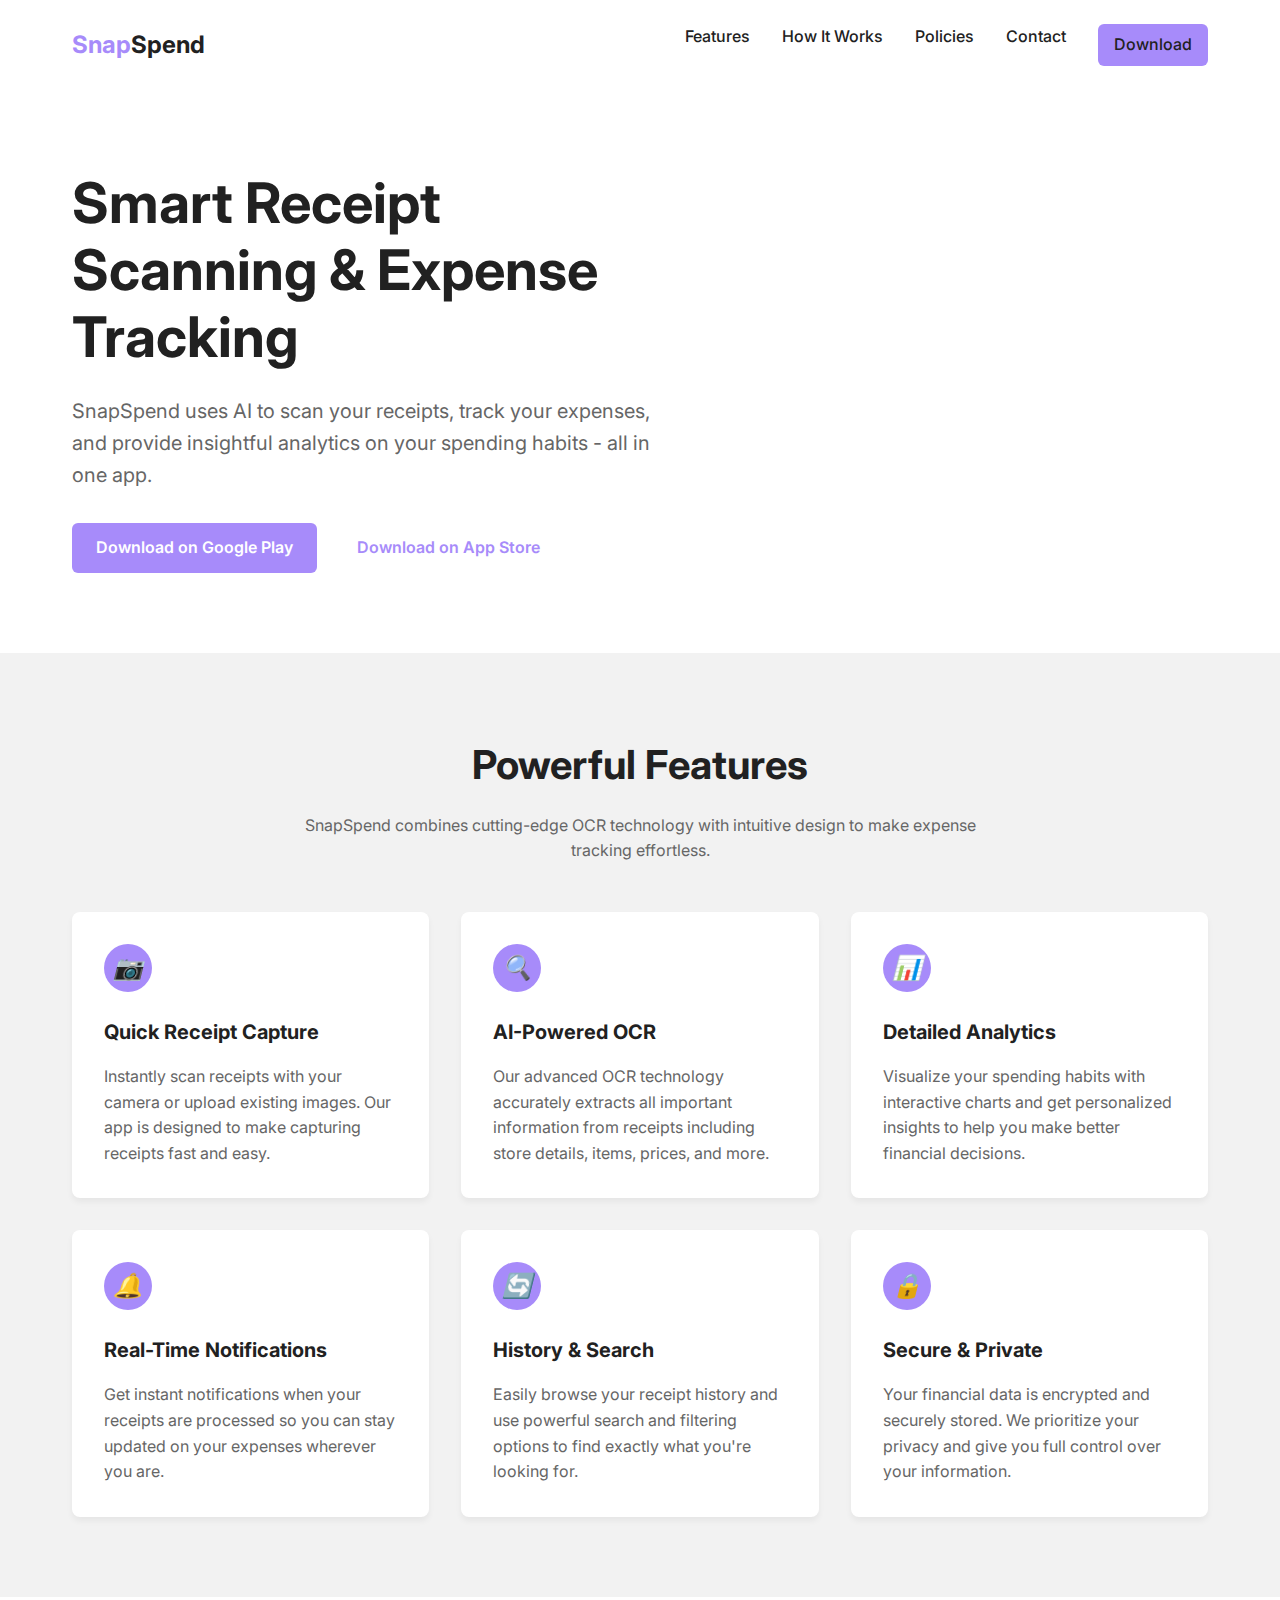
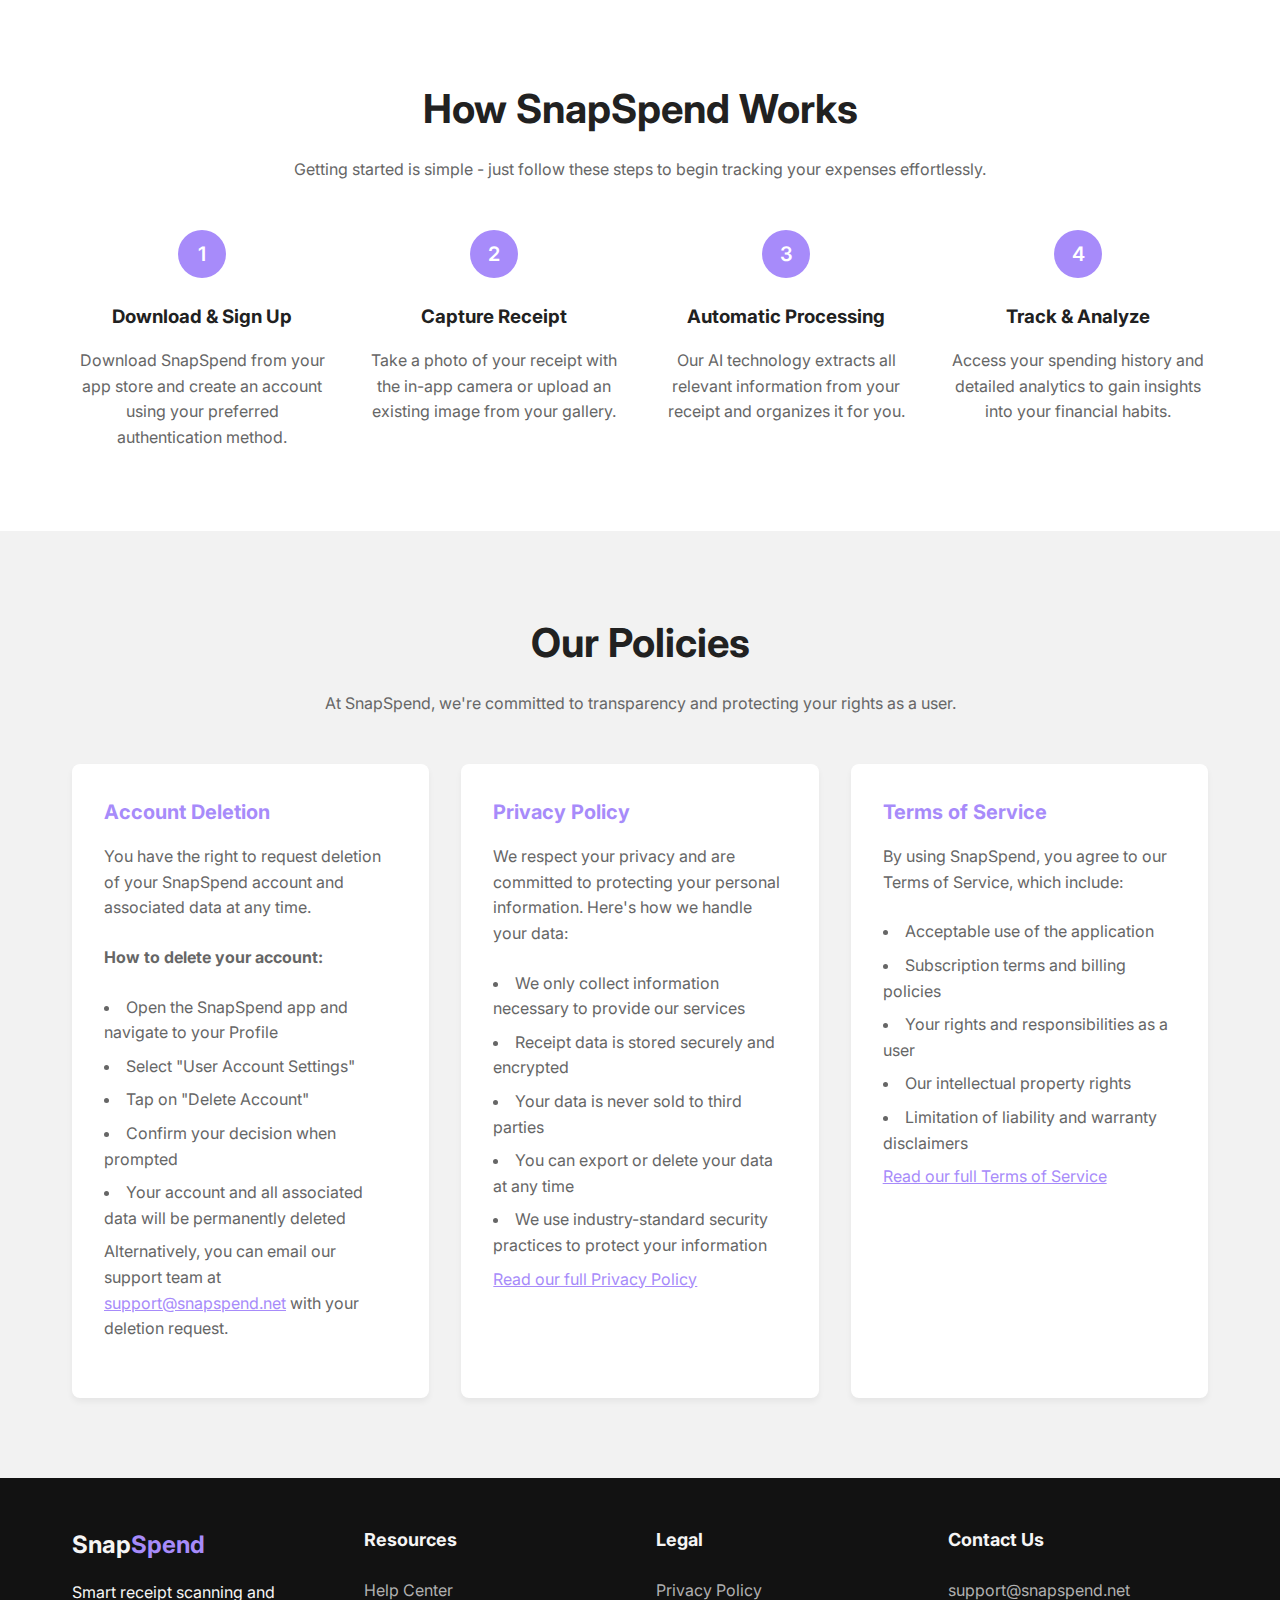
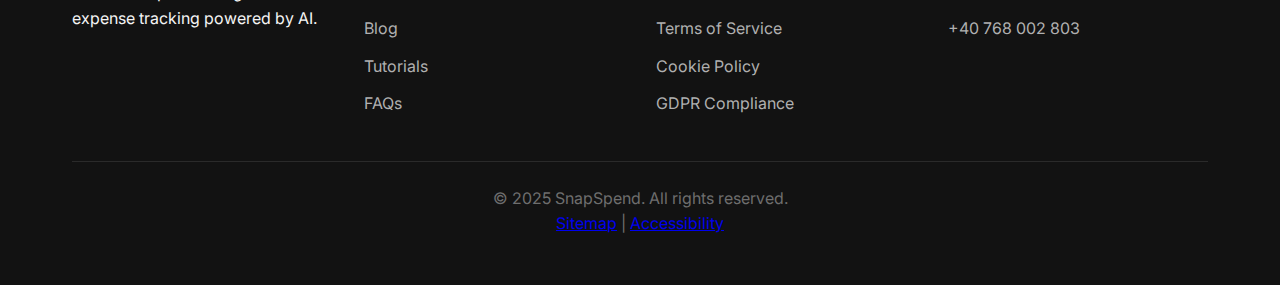
==== commit bead4dfc: "Update index.html" ====
--- a/index.html
+++ b/index.html
@@ -10,7 +10,7 @@
     <meta name="keywords" content="receipt scanning, expense tracking, OCR, AI receipt scanner, spending tracker, finance app, expense manager">
     <meta name="author" content="SnapSpend">
     <meta name="robots" content="index, follow">
-    <meta name="theme-color" content="#2563eb">
+    <meta name="theme-color" content="#A78BFA">
     
     <!-- Open Graph / Facebook -->
     <meta property="og:type" content="website">
@@ -40,12 +40,45 @@
     
     <style>
         :root {
-            --primary: #2563eb;
-            --primary-dark: #1d4ed8;
-            --secondary: #0f172a;
-            --light: #f1f5f9;
-            --gray: #64748b;
+            /* Primary colors - from MAUI app */
+            --primary: #A78BFA;
+            --primary-dark: #7E6EE8;
+            --primary-variant: #4C39D4;
+            
+            /* Secondary colors */
+            --secondary: #5945E7;
+            --secondary-variant: #9778F2;
+            
+            /* Surface colors */
+            --surface: #FFFFFF;
+            --surface-variant: #F2F2F2;
+            --surface-variant2: #E8E8E8;
+            --surface-variant3: #FAF5FF;
+            
+            /* Text colors */
+            --text: #212121;
+            --text-secondary: #666666;
+            
+            /* Dark theme colors (for footer and dark sections) */
+            --dark-bg: #121212;
+            --dark-surface: #2A2A2A;
+            --dark-surface2: #333333;
+            --dark-text: #F5F5F5;
+            --dark-text-secondary: #B0B0B0;
+            
+            /* Gray scale */
+            --gray-100: #E1E1E1;
+            --gray-200: #C8C8C8;
+            --gray-300: #ACACAC;
+            --gray-400: #919191;
+            --gray-500: #6E6E6E;
+            --gray-600: #404040;
+            --gray-900: #212121;
+            
+            /* Status colors */
             --success: #10b981;
+            --warning: #f59e0b;
+            --danger: #ef4444;
         }
         
         * {
@@ -57,8 +90,8 @@
         body {
             font-family: 'Inter', sans-serif;
             line-height: 1.6;
-            color: var(--secondary);
-            background-color: #fff;
+            color: var(--text);
+            background-color: var(--surface);
         }
         
         .container {
@@ -87,7 +120,7 @@
         }
         
         .logo span {
-            color: var(--secondary);
+            color: var(--text);
         }
         
         .nav-links {
@@ -97,7 +130,7 @@
         
         .nav-links a {
             text-decoration: none;
-            color: var(--secondary);
+            color: var(--text);
             font-weight: 500;
             transition: color 0.3s;
         }
@@ -116,7 +149,7 @@
         }
         
         .nav-cta:hover {
-            background-color: var(--primary-dark);
+            background-color: var(--primary-variant);
             color: white;
         }
         
@@ -135,13 +168,13 @@
             font-size: 3.5rem;
             line-height: 1.2;
             margin-bottom: 1.5rem;
-            color: var(--secondary);
+            color: var(--text);
         }
         
         .hero p {
             font-size: 1.25rem;
             margin-bottom: 2rem;
-            color: var(--gray);
+            color: var(--text-secondary);
         }
         
         .hero-btns {
@@ -165,11 +198,11 @@
         }
         
         .btn-primary:hover {
-            background-color: var(--primary-dark);
+            background-color: var(--primary-variant);
         }
         
         .btn-outline {
-            border: 1px solid var(--primary);
+            border: 1px solid var (--primary);
             color: var(--primary);
         }
         
@@ -196,7 +229,7 @@
         /* Features section */
         .features {
             padding: 5rem 0;
-            background-color: var(--light);
+            background-color: var(--surface-variant);
         }
         
         .section-title {
@@ -210,7 +243,7 @@
         }
         
         .section-title p {
-            color: var(--gray);
+            color: var(--text-secondary);
             max-width: 700px;
             margin: 0 auto;
         }
@@ -222,7 +255,7 @@
         }
         
         .feature-card {
-            background-color: white;
+            background-color: var(--surface);
             border-radius: 0.5rem;
             padding: 2rem;
             box-shadow: 0 4px 6px rgba(0, 0, 0, 0.05);
@@ -255,7 +288,7 @@
         }
         
         .feature-card p {
-            color: var(--gray);
+            color: var(--text-secondary);
         }
         
         /* How it works */
@@ -294,13 +327,13 @@
         }
         
         .step p {
-            color: var(--gray);
+            color: var(--text-secondary);
         }
         
         /* Policies Section */
         .policies {
             padding: 5rem 0;
-            background-color: var(--light);
+            background-color: var(--surface-variant);
         }
         
         .policies-container {
@@ -310,7 +343,7 @@
         }
         
         .policy-card {
-            background-color: white;
+            background-color: var(--surface);
             border-radius: 0.5rem;
             padding: 2rem;
             box-shadow: 0 4px 6px rgba(0, 0, 0, 0.05);
@@ -323,13 +356,13 @@
         }
         
         .policy-card p {
-            color: var(--gray);
+            color: var(--text-secondary);
             margin-bottom: 1.5rem;
         }
         
         .policy-card ul {
             list-style-position: inside;
-            color: var (--gray);
+            color: var(--text-secondary);
         }
         
         .policy-card li {
@@ -339,8 +372,8 @@
         /* Footer */
         footer {
             padding: 3rem 0;
-            background-color: var(--secondary);
-            color: white;
+            background-color: var(--dark-bg);
+            color: var(--dark-text);
         }
         
         .footer-grid {
@@ -350,7 +383,7 @@
         }
         
         .footer-logo {
-            color: white;
+            color: var(--dark-text);
             font-size: 1.5rem;
             font-weight: 700;
             margin-bottom: 1rem;
@@ -374,7 +407,7 @@
         }
         
         .footer-links a {
-            color: var(--light);
+            color: var(--dark-text-secondary);
             text-decoration: none;
             transition: color 0.3s;
         }
@@ -388,7 +421,7 @@
             padding-top: 1.5rem;
             margin-top: 2rem;
             text-align: center;
-            color: var(--gray);
+            color: var(--gray-500);
         }
         
         @media (max-width: 768px) {
@@ -570,7 +603,7 @@
                         <li>Confirm your decision when prompted</li>
                         <li>Your account and all associated data will be permanently deleted</li>
                     </ul>
-                    <p>Alternatively, you can email our support team at <a href="mailto:support@snapspend.net">support@snapspend.net</a> with your deletion request.</p>
+                    <p>Alternatively, you can email our support team at <a href="mailto:support@snapspend.net" style="color: var(--primary);">support@snapspend.net</a> with your deletion request.</p>
                 </article>
                 <article class="policy-card">
                     <h3>Privacy Policy</h3>
@@ -582,7 +615,7 @@
                         <li>You can export or delete your data at any time</li>
                         <li>We use industry-standard security practices to protect your information</li>
                     </ul>
-                    <p><a href="#" style="color: var(--primary);">Read our full Privacy Policy</a></p>
+                    <p><a href="privacy-policy.html" style="color: var(--primary);">Read our full Privacy Policy</a></p>
                 </article>
                 <article class="policy-card">
                     <h3>Terms of Service</h3>
@@ -594,7 +627,7 @@
                         <li>Our intellectual property rights</li>
                         <li>Limitation of liability and warranty disclaimers</li>
                     </ul>
-                    <p><a href="#" style="color: var(--primary);">Read our full Terms of Service</a></p>
+                    <p><a href="terms-of-service.html" style="color: var(--primary);">Read our full Terms of Service</a></p>
                 </article>
             </div>
         </div>
@@ -620,10 +653,10 @@
                 <div class="footer-links">
                     <h4>Legal</h4>
                     <ul>
-                        <li><a href="#" aria-label="Privacy Policy">Privacy Policy</a></li>
-                        <li><a href="#" aria-label="Terms of Service">Terms of Service</a></li>
-                        <li><a href="#" aria-label="Cookie Policy">Cookie Policy</a></li>
-                        <li><a href="#" aria-label="GDPR Compliance">GDPR Compliance</a></li>
+                        <li><a href="privacy-policy.html" aria-label="Privacy Policy">Privacy Policy</a></li>
+                        <li><a href="terms-of-service.html" aria-label="Terms of Service">Terms of Service</a></li>
+                        <li><a href="cookie-policy.html" aria-label="Cookie Policy">Cookie Policy</a></li>
+                        <li><a href="gdpr-compliance.html" aria-label="GDPR Compliance">GDPR Compliance</a></li>
                     </ul>
                 </div>
                 <div class="footer-links">
@@ -638,7 +671,7 @@
                 <p>&copy; 2025 SnapSpend. All rights reserved.</p>
                 <p>
                     <a href="/sitemap.xml" aria-label="Sitemap">Sitemap</a> | 
-                    <a href="#" aria-label="Accessibility Statement">Accessibility</a>
+                    <a href="accessibility.html" aria-label="Accessibility Statement">Accessibility</a>
                 </p>
             </div>
         </div>
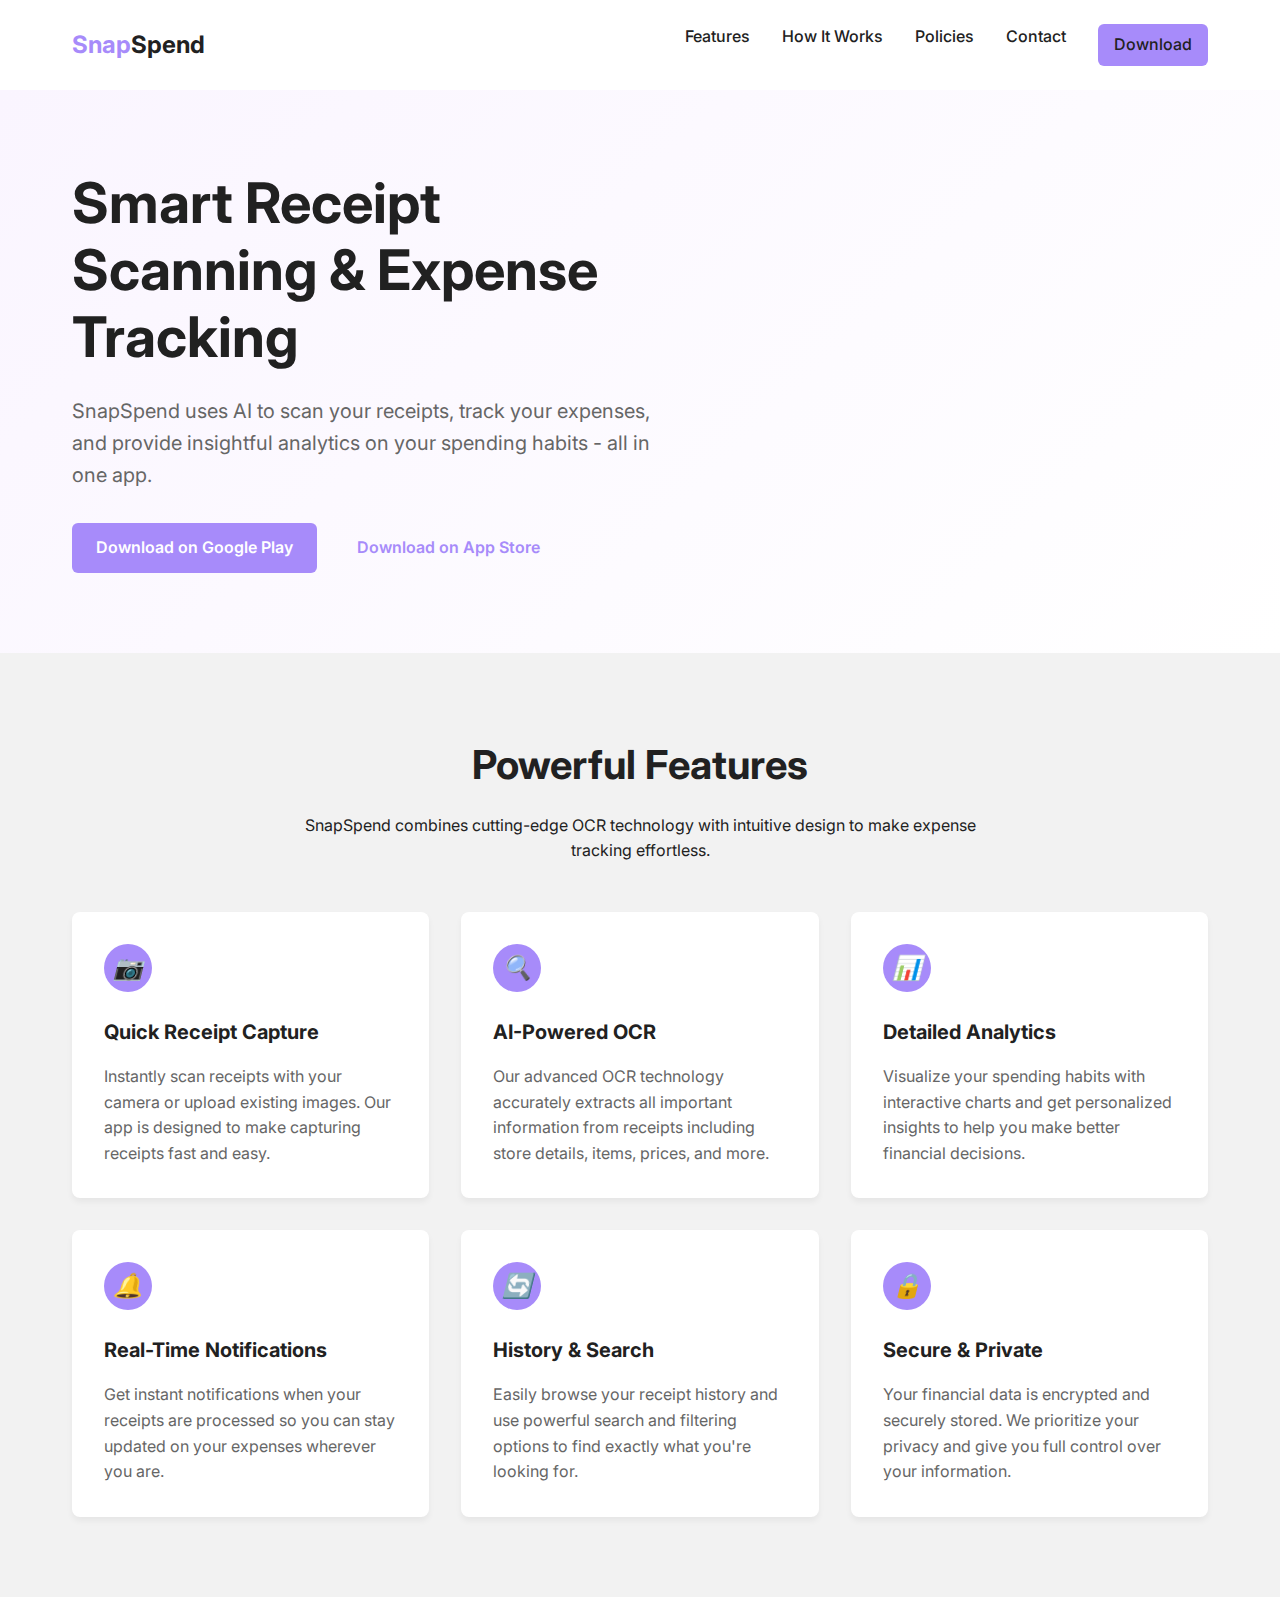
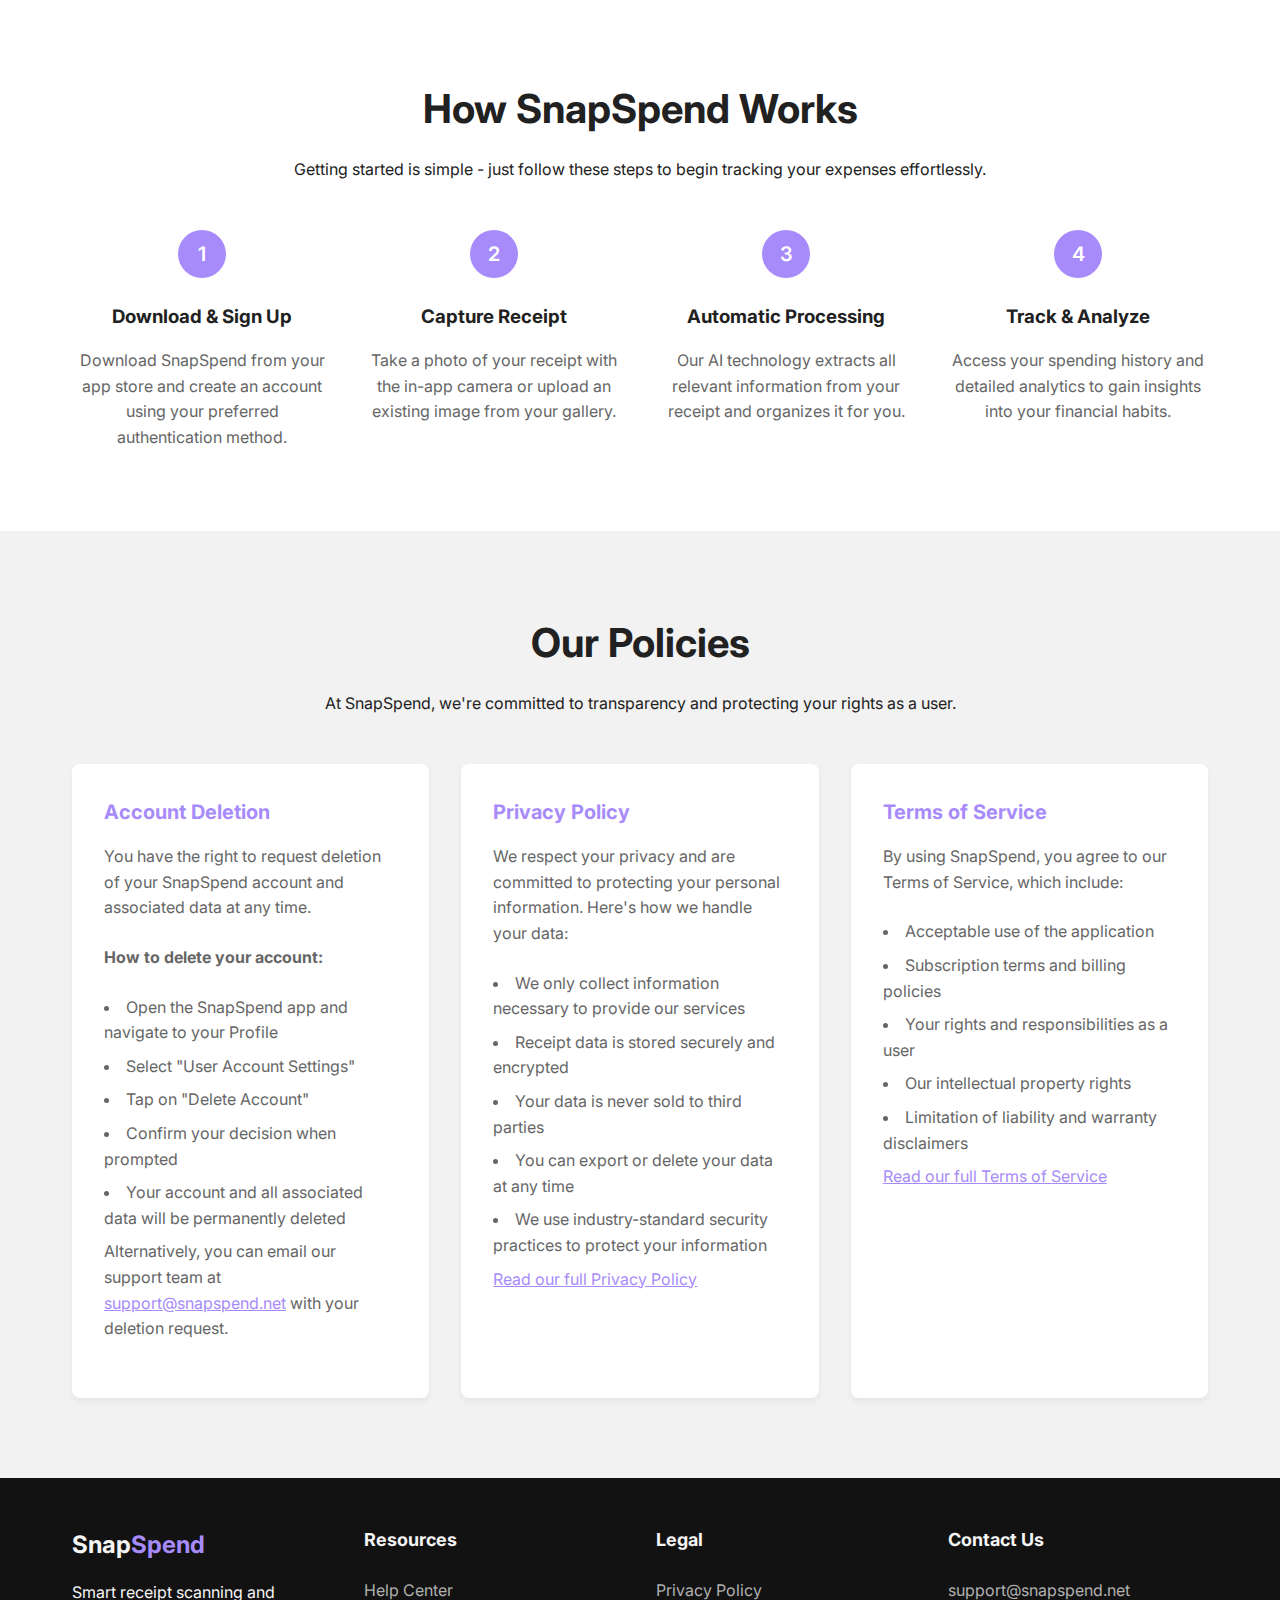
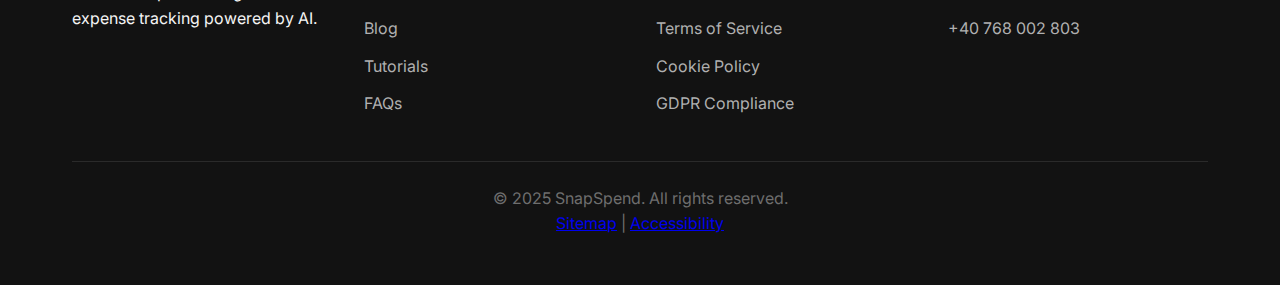
==== commit 3f9dd3a6: "Update index.html" ====
--- a/index.html
+++ b/index.html
@@ -26,8 +26,11 @@
     <meta property="twitter:description" content="SnapSpend uses AI to scan your receipts, track expenses, and provide insights on your spending habits.">
     <meta property="twitter:image" content="https://snapspend.net/images/snapspend-twitter-preview.jpg">
     
-    <!-- Canonical URL -->
+    <!-- Canonical URL - This is the main URL that Google should index -->
     <link rel="canonical" href="https://snapspend.net/">
+    
+    <!-- Alternate URLs for different domains -->
+    <link rel="alternate" href="https://www.snapspend.net/" hreflang="x-default">
     
     <!-- Favicon -->
     <link rel="icon" type="image/png" href="favicon.png">
@@ -156,7 +159,7 @@
         /* Hero section */
         .hero {
             padding: 5rem 0;
-            background: linear-gradient(rgba(255, 255, 255, 0.8), rgba(255, 255, 255, 0.8)), url('https://images.unsplash.com/photo-1626197031507-c9c6dcd4336e?ixlib=rb-4.0.3&auto=format&fit=crop') no-repeat center/cover;
+            background: linear-gradient(135deg, var(--surface-variant3) 0%, var(--surface) 100%);
             position: relative;
         }
         
@@ -243,7 +246,7 @@
         }
         
         .section-title p {
-            color: var(--text-secondary);
+            color: var (--text-secondary);
             max-width: 700px;
             margin: 0 auto;
         }
